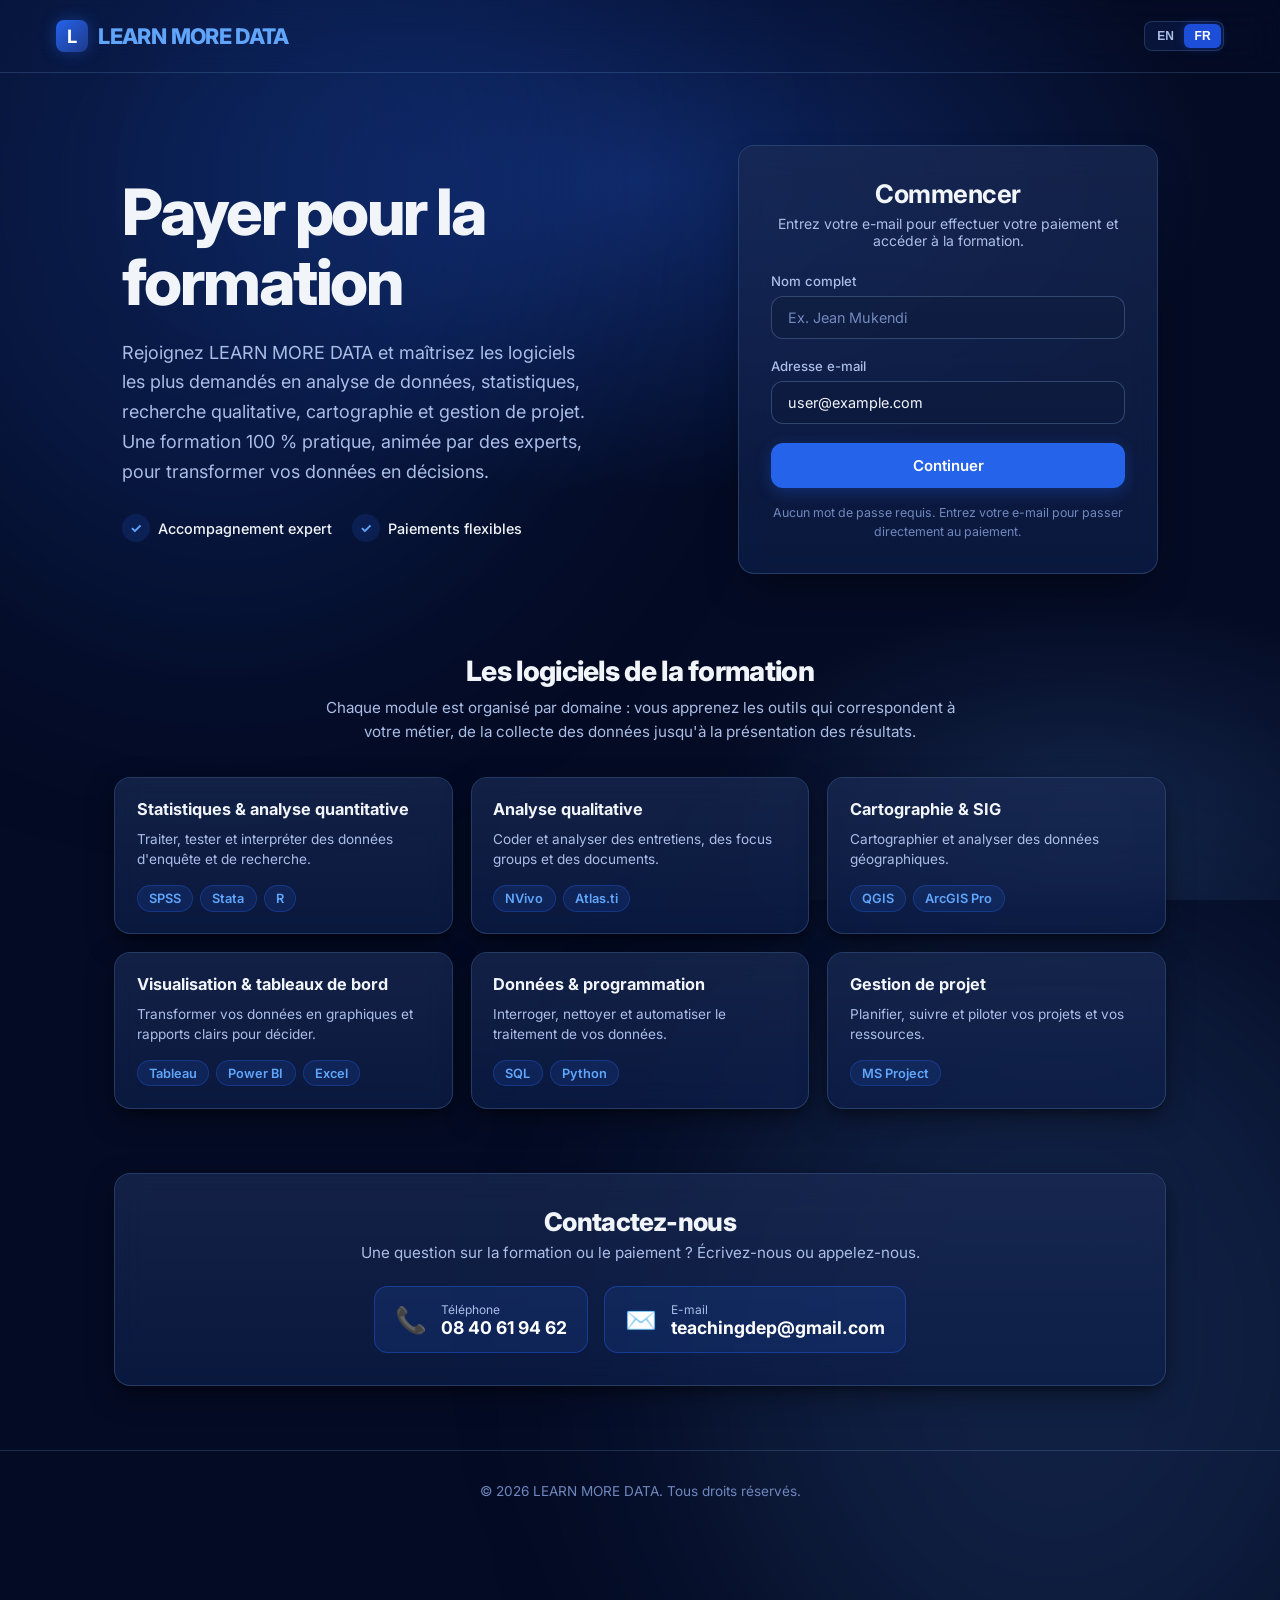
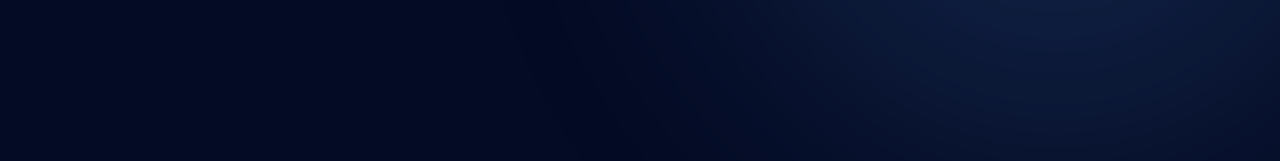
==== index.html @ b6c718ab "Site de paiement LEARN MORE DATA : formation en data, paiement Mobile Money et Chariow Co-Authored-B" ====
<!DOCTYPE html>
<html lang="fr">
<head>
  <meta charset="UTF-8">
  <meta name="viewport" content="width=device-width, initial-scale=1.0">
  <title>LEARN MORE DATA – Formation en Data</title>
  <meta name="description" content="LEARN MORE DATA – centre de formation en data. Paiement simple et rapide par Mobile Money ou carte bancaire.">
  <link rel="stylesheet" href="style.css">
</head>
<body>

  <!-- Background Ambient Glows -->
  <div class="ambient-glow-top"></div>
  <div class="ambient-glow-bottom"></div>

  <div class="app-container">
    <!-- Header -->
    <header class="site-header">
      <div class="brand-logo" id="brandLogo" onclick="window.scrollTo({ top: 0, behavior: 'smooth' })">
        <div class="brand-icon">L</div>
        <div class="brand-title">LEARN MORE DATA</div>
      </div>

      <div class="header-actions">
        <!-- Language Switcher -->
        <div class="lang-switcher" role="group" aria-label="Language">
          <button type="button" class="lang-btn" id="langEnBtn" onclick="app.setLanguage('en')">EN</button>
          <button type="button" class="lang-btn active" id="langFrBtn" onclick="app.setLanguage('fr')">FR</button>
        </div>

      </div>
    </header>

    <!-- LANDING VIEW -->
    <main id="landingView">
      <!-- Hero Section -->
      <section class="hero-section">
        <div class="hero-left">
          <h1 class="hero-title">
            <span data-i18n="landing.headline1">Payer pour la formation</span>
          </h1>
          <p class="hero-subtitle" data-i18n="landing.sub">
            Rejoignez LEARN MORE DATA et maîtrisez les logiciels les plus demandés en analyse de données, statistiques, recherche qualitative, cartographie et gestion de projet. Une formation 100 % pratique, animée par des experts, pour transformer vos données en décisions.
          </p>
          <div class="hero-badges">
            <div class="hero-badge-item">
              <span class="check-circle">✓</span>
              <span data-i18n="landing.expertInstruction">Accompagnement expert</span>
            </div>
            <div class="hero-badge-item">
              <span class="check-circle">✓</span>
              <span data-i18n="landing.flexiblePayments">Paiements flexibles</span>
            </div>
          </div>
        </div>

        <!-- Get Started Card -->
        <div class="hero-right">
          <div class="glass-card get-started-card" id="get-started">
            <div class="glass-highlight"></div>
            <div class="get-started-header">
              <h2 data-i18n="landing.getStarted">Commencer</h2>
              <p data-i18n="landing.enterEmail">Entrez votre e-mail pour effectuer votre paiement et accéder à la formation.</p>
            </div>

            <form id="getStartedForm" onsubmit="app.handleGetStarted(event)">
              <div style="margin-bottom: 1.2rem;">
                <label class="input-label" data-i18n="landing.nameLabel">Nom complet</label>
                <input type="text" id="nameInput" class="input" placeholder="Ex. Jean Mukendi" required autocomplete="name">
              </div>
              <div style="margin-bottom: 1.2rem;">
                <label class="input-label" data-i18n="landing.emailLabel">Adresse e-mail</label>
                <input type="email" id="emailInput" class="input" placeholder="you@example.com" required value="user@example.com">
              </div>
              <button type="submit" class="btn-primary" style="width: 100%;" id="continueBtn">
                <span id="continueBtnText" data-i18n="common.continue">Continuer</span>
              </button>
            </form>

            <p class="hint-text" data-i18n="landing.noPassword">
              Aucun mot de passe requis. Entrez votre e-mail pour passer directement au paiement.
            </p>
          </div>
        </div>
      </section>

      <!-- Software taught -->
      <section class="software-section" id="software">
        <div class="software-header">
          <h2 data-i18n="software.title">Les logiciels de la formation</h2>
          <p data-i18n="software.intro">Chaque module est organisé par domaine : vous apprenez les outils qui correspondent à votre métier, de la collecte des données jusqu'à la présentation des résultats.</p>
        </div>

        <div class="software-grid">
          <div class="glass-card software-card">
            <div class="glass-highlight"></div>
            <h3 data-i18n="software.stats.title">Statistiques & analyse quantitative</h3>
            <p data-i18n="software.stats.desc">Traiter, tester et interpréter des données d'enquête et de recherche.</p>
            <div class="software-tags"><span class="software-tag">SPSS</span><span class="software-tag">Stata</span><span class="software-tag">R</span></div>
          </div>

          <div class="glass-card software-card">
            <div class="glass-highlight"></div>
            <h3 data-i18n="software.quali.title">Analyse qualitative</h3>
            <p data-i18n="software.quali.desc">Coder et analyser des entretiens, des focus groups et des documents.</p>
            <div class="software-tags"><span class="software-tag">NVivo</span><span class="software-tag">Atlas.ti</span></div>
          </div>

          <div class="glass-card software-card">
            <div class="glass-highlight"></div>
            <h3 data-i18n="software.gis.title">Cartographie & SIG</h3>
            <p data-i18n="software.gis.desc">Cartographier et analyser des données géographiques.</p>
            <div class="software-tags"><span class="software-tag">QGIS</span><span class="software-tag">ArcGIS Pro</span></div>
          </div>

          <div class="glass-card software-card">
            <div class="glass-highlight"></div>
            <h3 data-i18n="software.bi.title">Visualisation & tableaux de bord</h3>
            <p data-i18n="software.bi.desc">Transformer vos données en graphiques et rapports clairs pour décider.</p>
            <div class="software-tags"><span class="software-tag">Tableau</span><span class="software-tag">Power BI</span><span class="software-tag">Excel</span></div>
          </div>

          <div class="glass-card software-card">
            <div class="glass-highlight"></div>
            <h3 data-i18n="software.code.title">Données & programmation</h3>
            <p data-i18n="software.code.desc">Interroger, nettoyer et automatiser le traitement de vos données.</p>
            <div class="software-tags"><span class="software-tag">SQL</span><span class="software-tag">Python</span></div>
          </div>

          <div class="glass-card software-card">
            <div class="glass-highlight"></div>
            <h3 data-i18n="software.pm.title">Gestion de projet</h3>
            <p data-i18n="software.pm.desc">Planifier, suivre et piloter vos projets et vos ressources.</p>
            <div class="software-tags"><span class="software-tag">MS Project</span></div>
          </div>
        </div>
      </section>

      <!-- Contact -->
      <section class="contact-section" id="contact">
        <div class="glass-card contact-card">
          <div class="glass-highlight"></div>
          <h2 data-i18n="contact.title">Contactez-nous</h2>
          <p class="contact-intro" data-i18n="contact.intro">Une question sur la formation ou le paiement ? Écrivez-nous ou appelez-nous.</p>
          <div class="contact-links">
            <a class="contact-link" href="tel:0840619462">
              <span class="contact-icon">📞</span>
              <span>
                <span class="contact-label" data-i18n="contact.phone">Téléphone</span>
                <span class="contact-value">08 40 61 94 62</span>
              </span>
            </a>
            <a class="contact-link" href="mailto:teachingdep@gmail.com">
              <span class="contact-icon">✉️</span>
              <span>
                <span class="contact-label" data-i18n="contact.email">E-mail</span>
                <span class="contact-value">teachingdep@gmail.com</span>
              </span>
            </a>
          </div>
        </div>
      </section>
    </main>

    <!-- CHECKOUT / MOBILE MONEY PAYMENT MODAL -->
    <div class="checkout-overlay" id="checkoutModal">
      <div class="checkout-modal">
        <div class="checkout-header">
          <h3 id="checkoutModalTitle" data-i18n="checkout.title">Effectuer un paiement</h3>
          <button class="checkout-close-btn" onclick="app.closeCheckout()">&times;</button>
        </div>

        <div class="checkout-body">
          <!-- Step Progress -->
          <div class="step-bar">
            <div class="step-item">
              <div class="step-circle active" id="stepIndicator1">1</div>
              <div class="step-label" data-i18n="checkout.step1">Mode & Pays</div>
            </div>
            <div class="step-item">
              <div class="step-circle" id="stepIndicator2">2</div>
              <div class="step-label" data-i18n="checkout.step2">Paiement & Preuve</div>
            </div>
            <div class="step-item">
              <div class="step-circle" id="stepIndicator3">3</div>
              <div class="step-label" data-i18n="checkout.step3">Confirmation</div>
            </div>
          </div>

          <!-- STEP 1: Comment souhaitez-vous payer ? -->
          <div id="checkoutStep1">
            <div style="margin-bottom: 1.25rem;">
              <h4 style="font-size: 1.05rem; font-weight: 700; margin-bottom: 0.75rem;" data-i18n="checkout.howPay">Comment souhaitez-vous payer ?</h4>

              <!-- 2 Options: RDC vs Autres pays et cartes -->
              <div class="payment-rail-container">
                <div class="payment-rail-card selected" id="railCardRdc" onclick="app.selectPaymentRail('RDC')">
                  <div class="rail-card-header">
                    <span class="rail-card-title">🇨🇩 RDC</span>
                    <span class="rail-card-badge">Mobile Money</span>
                  </div>
                  <p class="rail-card-desc" data-i18n="checkout.rdcDesc">Orange Money, Airtel Money, Vodacom M-Pesa</p>
                </div>

                <div class="payment-rail-card" id="railCardGlobal" onclick="app.selectPaymentRail('GLOBAL')">
                  <div class="rail-card-header">
                    <span class="rail-card-title">🌍 Autres pays et cartes</span>
                    <span class="rail-card-badge">Chariow / Cartes</span>
                  </div>
                  <p class="rail-card-desc" data-i18n="checkout.globalDesc">Paiement international sécurisé via Chariow</p>
                </div>
              </div>

              <!-- World Countries Dropdown (visible when 'GLOBAL' is selected) -->
              <div id="worldCountriesContainer" class="country-dropdown-container" style="display: none;">
                <label class="input-label" data-i18n="checkout.selectCountry">Sélectionnez votre pays :</label>
                <select id="worldCountrySelect" class="select" onchange="app.handleWorldCountrySelect(this.value)">
                  <!-- Dynamically populated with all countries of the world -->
                </select>
              </div>
            </div>

            <!-- Order Summary (USD only) -->
            <div class="order-summary-box">
              <div class="summary-row total">
                <span id="summaryProductName">Formation Data</span>
                <div style="text-align: right;">
                  <div id="summaryTotalUsd">$30.00</div>
                </div>
              </div>
            </div>

            <button class="btn-primary" style="width: 100%; margin-top: 1.25rem;" onclick="app.proceedToStep2()">
              <span data-i18n="checkout.continuePayment">Continuer vers le paiement</span>
            </button>
          </div>

          <!-- STEP 2: Moyens de paiement & Preuve de paiement -->
          <div id="checkoutStep2" style="display: none;">

            <!-- BRANCH A: RDC Mobile Money -->
            <div id="branchRdcPayment">
              <h4 style="font-size: 1rem; font-weight: 700; margin-bottom: 0.65rem;" data-i18n="checkout.selectOperator">Choisissez votre opérateur Mobile Money :</h4>

              <!-- 3 Operators: Orange Money, Airtel Money, M-Pesa -->
              <div class="selection-grid" id="rdcOperatorsGrid" style="margin-bottom: 1.2rem;">
                <div class="selection-card selected" id="opOrangeMoney" onclick="app.selectRdcOperator('orangeMoney')">
                  <div style="font-size: 1.5rem;">🟠</div>
                  <div style="font-size: 0.825rem; font-weight: 600; color: var(--text);">Orange Money</div>
                </div>
                <div class="selection-card" id="opAirtelMoney" onclick="app.selectRdcOperator('airtelMoney')">
                  <div style="font-size: 1.5rem;">🔴</div>
                  <div style="font-size: 0.825rem; font-weight: 600; color: var(--text);">Airtel Money</div>
                </div>
                <div class="selection-card" id="opMpesa" onclick="app.selectRdcOperator('mPesa')">
                  <div style="font-size: 1.5rem;">🔴</div>
                  <div style="font-size: 0.825rem; font-weight: 600; color: var(--text);">Vodacom M-Pesa</div>
                </div>
              </div>

              <!-- Direct Transfer Instructions Box -->
              <div class="direct-transfer-box">
                <div class="transfer-field">
                  <span class="transfer-label" data-i18n="direct.accountNumber">Numéro de dépôt / agent :</span>
                  <span class="transfer-value">
                    <span id="recipientNumber" class="payment-number">09 89 34 20 97</span>
                    <span id="recipientNameDisplay" class="payment-name">(Elisha)</span>
                    <button class="copy-btn" onclick="app.copyToClipboard(document.getElementById('recipientNumber').textContent)">Copier</button>
                  </span>
                </div>
              </div>

              <p class="text-faint" style="font-size: 0.78rem; margin: 0.65rem 0 1rem; line-height: 1.45;" data-i18n="direct.instructionsFallback">
                Effectuez le transfert vers le numéro ci-dessus avec votre téléphone, puis déposez votre capture d'écran ci-dessous comme preuve.
              </p>
            </div>

            <!-- BRANCH B: Chariow (Autres pays et cartes) -->
            <div id="branchGlobalPayment" style="display: none;">
              <div style="background: var(--surface-muted); border: 1px solid var(--border); border-radius: 0.85rem; padding: 1.15rem; margin-bottom: 1.25rem;">
                <div style="display: flex; justify-content: space-between; align-items: center; margin-bottom: 0.5rem;">
                  <span style="font-size: 0.85rem; color: var(--text-muted);">Pays sélectionné :</span>
                  <strong id="globalCountryDisplay" style="color: var(--text);">France</strong>
                </div>
                <div style="display: flex; justify-content: space-between; align-items: center; margin-bottom: 0.5rem;">
                  <span style="font-size: 0.85rem; color: var(--text-muted);">Montant de la formation :</span>
                  <strong class="text-emerald-400 font-mono" id="globalAmountDisplay" style="font-size: 1.1rem;">$30.00 USD</strong>
                </div>

                <!-- Chariow Link Button -->
                <a href="https://nbceuxnh.mychariow.shop/prd_9t3aiy2q/checkout" target="_blank" rel="noopener noreferrer" class="chariow-pay-btn" id="chariowLinkBtn">
                  <span>Payer via Chariow (Cartes & Moyens locaux)</span>
                  <svg width="18" height="18" viewBox="0 0 24 24" fill="none" stroke="currentColor" stroke-width="2.2">
                    <path d="M18 13v6a2 2 0 0 1-2 2H5a2 2 0 0 1-2-2V8a2 2 0 0 1 2-2h6M15 3h6v6M10 14L21 3"/>
                  </svg>
                </a>
                <p class="text-faint" style="font-size: 0.75rem; text-align: center; margin-top: 0.35rem;" data-i18n="chw.linkHint">
                  Le paiement s'ouvre dans un nouvel onglet sécurisé. Une fois validé, déposez la capture de confirmation ci-dessous.
                </p>
              </div>
            </div>

            <!-- PROOF OF PAYMENT: Screenshot Upload (Capture d'écran comme preuve) -->
            <div style="margin-top: 1rem;">
              <label class="input-label" style="font-weight: 600; color: var(--text);" data-i18n="direct.proofLabel">
                Capture d'écran comme preuve de paiement (obligatoire) :
              </label>

              <div class="upload-dropzone" id="proofDropzone" onclick="document.getElementById('proofFileInput').click()">
                <svg width="34" height="34" viewBox="0 0 24 24" fill="none" stroke="currentColor" stroke-width="1.6" style="margin: 0 auto 0.4rem; color: var(--brand-400);">
                  <rect x="3" y="3" width="18" height="18" rx="2" ry="2"/>
                  <circle cx="8.5" cy="8.5" r="1.5"/>
                  <polyline points="21 15 16 10 5 21"/>
                </svg>
                <p style="font-size: 0.875rem; font-weight: 600;" id="uploadDropText" data-i18n="chw.uploadScreenshot">
                  Cliquez ou glissez votre capture d'écran ici
                </p>
                <p class="text-faint" style="font-size: 0.75rem; margin-top: 0.25rem;">
                  JPG, PNG, WebP ou HEIC (Reçu de transfert ou confirmation Chariow)
                </p>
                <input type="file" id="proofFileInput" accept="image/*" style="display: none;" onchange="app.handleFileSelect(event)">
              </div>

              <!-- Preview container when file is selected -->
              <div id="proofPreviewContainer" class="proof-preview-wrapper" style="display: none;">
                <img id="proofPreviewImg" class="proof-preview-img" src="" alt="Capture">
                <div class="proof-preview-info">
                  <div class="proof-preview-name" id="proofPreviewName">capture.png</div>
                  <div class="proof-preview-size" id="proofPreviewSize">120 KB</div>
                </div>
                <button type="button" class="proof-remove-btn" onclick="app.removeSelectedFile(event)">&times; Supprimer</button>
              </div>
            </div>

            <!-- Action Buttons -->
            <div style="display: flex; gap: 0.75rem; margin-top: 1.35rem;">
              <button class="btn-secondary" style="flex: 1;" onclick="app.backToStep1()">
                <span data-i18n="direct.cancelGoBack">Retour</span>
              </button>
              <button class="btn-primary" style="flex: 2;" id="submitProofBtn" onclick="app.submitPaymentProof()">
                <span data-i18n="direct.madeTransfer">Soumettre ma preuve de paiement</span>
              </button>
            </div>
          </div>

          <!-- STEP 3: Verification & Confirmation Polling Simulation -->
          <div id="checkoutStep3" style="display: none;">
            <div class="polling-state-card" id="pollingInProgress">
              <div class="spinner"></div>
              <h3 style="font-size: 1.3rem; font-weight: 700;" data-i18n="cb.confirming">Confirmation de votre paiement…</h3>
              <p class="text-muted" style="font-size: 0.875rem; max-width: 420px;" data-i18n="cb.verifying">
                Nous vérifions votre preuve de paiement. Votre accès à la formation sera activé.
              </p>
            </div>

            <div class="polling-state-card" id="pollingSuccess" style="display: none;">
              <div style="width: 56px; height: 56px; border-radius: 50%; background: rgba(52, 211, 153, 0.15); color: #34d399; display: flex; align-items: center; justify-content: center; font-size: 2rem;">
                ✓
              </div>
              <h3 style="font-size: 1.4rem; font-weight: 800; color: #34d399;" data-i18n="poll.confirmed">Capture reçue ! 🎉</h3>
              <p class="text-muted" style="font-size: 0.95rem; max-width: 420px; line-height: 1.6;" data-i18n="cb.cameThrough">
                Nous procédons à la vérification de cette capture et vous recevrez un mail contenant les informations de la formation et le lien pour rejoindre le groupe.
              </p>
            </div>
          </div>
        </div>
      </div>
    </div>

    <!-- Toast Notification Container -->
    <div class="toast-container" id="toastContainer"></div>

    <!-- Footer -->
    <footer class="site-footer">
      <p>
        <span data-i18n="landing.footer">© 2026 LEARN MORE DATA. Tous droits réservés.</span>
      </p>
    </footer>
  </div>

  <script src="app.js"></script>
</body>
</html>
---- style.css ----
/* ==========================================================================
   LEARN MORE DATA - Formation en Data
   Design System & Core Styles
   ========================================================================== */

@import url('https://fonts.googleapis.com/css2?family=Inter:wght@300;400;500;600;700;800&family=JetBrains+Mono:wght@400;500;600&display=swap');

:root {
  --font-sans: 'Inter', -apple-system, BlinkMacSystemFont, 'Segoe UI', Roboto, sans-serif;
  --font-mono: 'JetBrains Mono', monospace;

  /* Theme: Dark (Default) */
  --accent: #2563eb;
  --accent-hover: #1d4ed8;
  --accent-light: #60a5fa;
  --brand-300: #93c5fd;
  --brand-400: #60a5fa;
  --brand-500: #2563eb;
  --brand-600: #1d4ed8;
  --brand-900: #1e3a8a;
  --brand-950: #172554;
  --brand-text: #60a5fa;

  --success: #059669;
  --success-light: #34d399;
  --warning: #d97706;
  --warning-light: #fbbf24;
  --danger: #dc2626;
  --danger-light: #f87171;

  --bg: #040b24;
  --cursor-x: 50%;
  --cursor-y: 20%;
  --bg-image: radial-gradient(ellipse 65% 50% at var(--cursor-x) var(--cursor-y), rgba(37, 99, 235, 0.32), transparent 70%),
              radial-gradient(ellipse 50% 40% at 85% 90%, rgba(96, 165, 250, 0.16), transparent 60%);

  --surface: rgba(13, 30, 75, 0.7);
  --surface-solid: #0b1a45;
  --surface-muted: rgba(13, 30, 75, 0.55);
  --surface-elevated: rgba(25, 50, 110, 0.7);

  --text: #f1f5f9;
  --text-muted: #a9bde6;
  --text-faint: #6f87bd;
  --border: rgba(147, 197, 253, 0.18);
  --border-focus: rgba(37, 99, 235, 0.6);

  --input-bg: rgba(10, 24, 62, 0.85);
  --input-border: rgba(147, 197, 253, 0.25);

  --btn-secondary-bg: rgba(37, 70, 150, 0.5);
  --btn-secondary-bg-hover: rgba(50, 90, 180, 0.65);
  --btn-secondary-text: #e2e8f0;

  --glass-bg: rgba(13, 30, 75, 0.7);
  --glass-border: rgba(147, 197, 253, 0.2);
  --card-shadow: 0 10px 30px -5px rgba(0, 0, 0, 0.5), 0 4px 10px -3px rgba(0, 0, 0, 0.4);
  --glow: 0 0 25px rgba(37, 99, 235, 0.22);
}

/* ==========================================================================
   Base Elements
   ========================================================================== */

* {
  margin: 0;
  padding: 0;
  box-sizing: border-box;
}

html {
  font-family: var(--font-sans);
  color: var(--text);
  background-color: var(--bg);
  min-height: 100%;
  -webkit-font-smoothing: antialiased;
  -moz-osx-font-smoothing: grayscale;
  scroll-behavior: smooth;
}

body {
  min-height: 100vh;
  display: flex;
  flex-direction: column;
  background-color: var(--bg);
  background-image: var(--bg-image);
  background-attachment: fixed;
  transition: background-color 0.25s ease, color 0.25s ease;
  overflow-x: hidden;
  position: relative;
}

/* Cursor glow layer */
.ambient-glow-top {
  position: absolute;
  top: -15%;
  left: -10%;
  width: 55%;
  height: 55%;
  border-radius: 50%;
  background: rgba(37, 99, 235, 0.18);
  filter: blur(130px);
  pointer-events: none;
  z-index: 0;
}

.ambient-glow-bottom {
  position: absolute;
  bottom: -15%;
  right: -10%;
  width: 55%;
  height: 55%;
  border-radius: 50%;
  background: rgba(96, 165, 250, 0.14);
  filter: blur(130px);
  pointer-events: none;
  z-index: 0;
}

/* App container */
.app-container {
  position: relative;
  z-index: 1;
  min-height: 100vh;
  display: flex;
  flex-direction: column;
}

/* ==========================================================================
   Header & Navigation
   ========================================================================== */

.site-header {
  position: sticky;
  top: 0;
  z-index: 50;
  display: flex;
  align-items: center;
  justify-content: space-between;
  padding: 1.1rem 2rem;
  backdrop-filter: blur(16px);
  -webkit-backdrop-filter: blur(16px);
  background: rgba(var(--bg), 0.7);
  border-bottom: 1px solid var(--border);
  transition: all 0.2s ease;
}

@media (min-width: 768px) {
  .site-header {
    padding: 1.25rem 3.5rem;
  }
}

.brand-logo {
  display: flex;
  align-items: center;
  gap: 0.65rem;
  text-decoration: none;
  cursor: pointer;
}

.brand-icon {
  width: 32px;
  height: 32px;
  border-radius: 8px;
  background: linear-gradient(135deg, #2563eb 0%, #1e3a8a 100%);
  display: flex;
  align-items: center;
  justify-content: center;
  color: #fff;
  font-weight: 700;
  font-size: 1.15rem;
  box-shadow: 0 0 15px rgba(37, 99, 235, 0.4);
}

.brand-title {
  font-size: 1.35rem;
  font-weight: 800;
  letter-spacing: -0.03em;
  color: var(--brand-text);
}

.header-actions {
  display: flex;
  align-items: center;
  gap: 0.75rem;
}

/* Language Switcher */
.lang-switcher {
  display: inline-flex;
  border-radius: 0.5rem;
  border: 1px solid var(--border);
  padding: 2px;
  background: var(--surface-muted);
}

.lang-btn {
  background: transparent;
  border: none;
  outline: none;
  cursor: pointer;
  padding: 0.3rem 0.65rem;
  font-size: 0.75rem;
  font-weight: 600;
  border-radius: 0.375rem;
  color: var(--text-muted);
  transition: all 0.15s ease;
}

.lang-btn:hover {
  color: var(--text);
}

.lang-btn.active {
  background: var(--brand-600);
  color: #ffffff;
  box-shadow: 0 0 10px rgba(29, 78, 216, 0.35);
}

/* ==========================================================================
   Glass Cards & UI Containers
   ========================================================================== */

.glass-card {
  background: var(--glass-bg);
  backdrop-filter: blur(16px);
  -webkit-backdrop-filter: blur(16px);
  border: 1px solid var(--glass-border);
  box-shadow: var(--card-shadow);
  border-radius: 1rem;
  position: relative;
  overflow: hidden;
  transition: transform 0.25s ease, border-color 0.25s ease, box-shadow 0.25s ease;
}

.glass-card-hover:hover {
  transform: translateY(-3px);
  border-color: rgba(37, 99, 235, 0.4);
  box-shadow: var(--glow), var(--card-shadow);
}

.glass-highlight {
  position: absolute;
  inset: 0;
  background: linear-gradient(to bottom, rgba(255, 255, 255, 0.04), transparent);
  pointer-events: none;
  border-radius: inherit;
}

/* ==========================================================================
   Typography & Utilities
   ========================================================================== */

.text-brand-300 { color: var(--brand-300); }
.text-brand-400 { color: var(--brand-400); }
.text-brand-500 { color: var(--brand-500); }
.text-emerald-400 { color: #34d399; }
.text-rose-400 { color: #f87171; }
.text-amber-400 { color: #fbbf24; }
.text-muted { color: var(--text-muted); }
.text-faint { color: var(--text-faint); }

.badge {
  display: inline-flex;
  align-items: center;
  gap: 0.35rem;
  padding: 0.2rem 0.6rem;
  font-size: 0.72rem;
  font-weight: 600;
  border-radius: 9999px;
  text-transform: capitalize;
}

.badge-active {
  background: rgba(52, 211, 153, 0.12);
  color: #34d399;
  border: 1px solid rgba(52, 211, 153, 0.25);
}

.badge-pending {
  background: rgba(251, 191, 36, 0.12);
  color: #fbbf24;
  border: 1px solid rgba(251, 191, 36, 0.25);
}

.badge-brand {
  background: rgba(37, 99, 235, 0.15);
  color: var(--brand-300);
  border: 1px solid rgba(37, 99, 235, 0.3);
}

/* ==========================================================================
   Buttons & Inputs
   ========================================================================== */

.btn-primary {
  background: var(--accent);
  color: #ffffff;
  border: none;
  border-radius: 0.75rem;
  padding: 0.8rem 1.6rem;
  font-size: 0.9375rem;
  font-weight: 600;
  font-family: inherit;
  cursor: pointer;
  transition: all 0.2s ease;
  position: relative;
  overflow: hidden;
  display: inline-flex;
  align-items: center;
  justify-content: center;
  gap: 0.5rem;
  text-decoration: none;
  box-shadow: 0 4px 15px rgba(37, 99, 235, 0.3);
}

.btn-primary::after {
  content: "";
  position: absolute;
  inset: 0;
  background: linear-gradient(135deg, rgba(255, 255, 255, 0.18), transparent);
  opacity: 0;
  transition: opacity 0.2s ease;
}

.btn-primary:hover {
  transform: translateY(-2px);
  box-shadow: 0 8px 25px rgba(37, 99, 235, 0.45);
  background: var(--accent-hover);
}

.btn-primary:hover::after {
  opacity: 1;
}

.btn-primary:active {
  transform: translateY(0);
}

.btn-primary:disabled {
  opacity: 0.65;
  cursor: not-allowed;
  transform: none;
}

.btn-secondary {
  background: var(--btn-secondary-bg);
  color: var(--btn-secondary-text);
  border: 1px solid var(--border);
  border-radius: 0.75rem;
  padding: 0.75rem 1.5rem;
  font-size: 0.875rem;
  font-weight: 500;
  font-family: inherit;
  cursor: pointer;
  transition: all 0.2s ease;
  display: inline-flex;
  align-items: center;
  justify-content: center;
  gap: 0.5rem;
  text-decoration: none;
}

.btn-secondary:hover {
  background: var(--btn-secondary-bg-hover);
  border-color: rgba(148, 163, 184, 0.3);
}

.btn-outline {
  background: transparent;
  color: var(--text);
  border: 1px solid var(--border);
  border-radius: 0.75rem;
  padding: 0.6rem 1.2rem;
  font-size: 0.85rem;
  font-weight: 600;
  cursor: pointer;
  transition: all 0.2s ease;
}

.btn-outline:hover {
  border-color: var(--brand-500);
  background: rgba(37, 99, 235, 0.08);
}

.input-label {
  display: block;
  font-size: 0.825rem;
  font-weight: 500;
  color: var(--text-muted);
  margin-bottom: 0.45rem;
}

.input,
.select {
  width: 100%;
  background: var(--input-bg);
  border: 1px solid var(--input-border);
  color: var(--text);
  border-radius: 0.75rem;
  outline: none;
  padding: 0.75rem 1rem;
  font-size: 0.9rem;
  font-family: inherit;
  transition: all 0.2s ease;
}

.input:focus,
.select:focus {
  border-color: var(--border-focus);
  box-shadow: 0 0 0 3px rgba(37, 99, 235, 0.2);
}

.input::placeholder {
  color: var(--text-faint);
}

/* ==========================================================================
   Hero Section
   ========================================================================== */

.hero-section {
  width: 100%;
  max-width: 1100px;
  margin: 0 auto;
  padding: 3rem 1.5rem 2rem;
  display: grid;
  grid-template-columns: 1fr;
  gap: 3rem;
  align-items: center;
}

@media (min-width: 860px) {
  .hero-section {
    grid-template-columns: 1.15fr 0.85fr;
    padding: 4.5rem 2rem 3rem;
  }
}

.hero-left {
  text-align: center;
}

@media (min-width: 860px) {
  .hero-left {
    text-align: left;
  }
}

.hero-title {
  font-size: 2.6rem;
  line-height: 1.1;
  font-weight: 800;
  letter-spacing: -0.035em;
  margin-bottom: 1.25rem;
  color: var(--text);
}

@media (min-width: 640px) {
  .hero-title {
    font-size: 3.5rem;
  }
}

@media (min-width: 1024px) {
  .hero-title {
    font-size: 4rem;
  }
}

.hero-subtitle {
  font-size: 1.125rem;
  line-height: 1.65;
  color: var(--text-muted);
  max-width: 480px;
  margin: 0 auto 1.75rem;
}

@media (min-width: 860px) {
  .hero-subtitle {
    margin: 0 0 1.75rem 0;
  }
}

.hero-badges {
  display: flex;
  flex-wrap: wrap;
  gap: 1.25rem;
  justify-content: center;
}

@media (min-width: 860px) {
  .hero-badges {
    justify-content: flex-start;
  }
}

.hero-badge-item {
  display: inline-flex;
  align-items: center;
  gap: 0.5rem;
  font-size: 0.9rem;
  font-weight: 500;
  color: var(--text);
}

.check-circle {
  width: 28px;
  height: 28px;
  border-radius: 50%;
  background: rgba(37, 99, 235, 0.15);
  color: var(--brand-400);
  display: flex;
  align-items: center;
  justify-content: center;
  font-weight: 700;
  font-size: 0.85rem;
}

/* Get started Card */
.get-started-card {
  padding: 2rem;
  box-shadow: 0 20px 40px -15px rgba(0, 0, 0, 0.5);
}

.get-started-header {
  text-align: center;
  margin-bottom: 1.5rem;
}

.get-started-header h2 {
  font-size: 1.6rem;
  font-weight: 700;
  letter-spacing: -0.02em;
  margin-bottom: 0.35rem;
}

.get-started-header p {
  font-size: 0.875rem;
  color: var(--text-muted);
}

.hint-text {
  font-size: 0.775rem;
  line-height: 1.5;
  color: var(--text-faint);
  text-align: center;
  margin-top: 1rem;
}

/* ==========================================================================
   Checkout & African Mobile Money Simulator
   ========================================================================== */

.checkout-overlay {
  position: fixed;
  inset: 0;
  z-index: 100;
  background: rgba(2, 6, 23, 0.75);
  backdrop-filter: blur(12px);
  -webkit-backdrop-filter: blur(12px);
  display: flex;
  align-items: center;
  justify-content: center;
  padding: 1.5rem;
  overflow-y: auto;
  opacity: 0;
  visibility: hidden;
  transition: all 0.25s ease;
}

.checkout-overlay.active {
  opacity: 1;
  visibility: visible;
}

.checkout-modal {
  width: 100%;
  max-width: 640px;
  background: var(--surface-solid);
  border: 1px solid var(--border);
  border-radius: 1.25rem;
  box-shadow: 0 25px 60px -15px rgba(0, 0, 0, 0.65);
  overflow: hidden;
  position: relative;
  max-height: 90vh;
  display: flex;
  flex-direction: column;
}

.checkout-header {
  padding: 1.25rem 1.5rem;
  border-bottom: 1px solid var(--border);
  display: flex;
  align-items: center;
  justify-content: space-between;
  background: var(--surface-muted);
}

.checkout-header h3 {
  font-size: 1.2rem;
  font-weight: 700;
  letter-spacing: -0.01em;
}

.checkout-close-btn {
  background: transparent;
  border: none;
  color: var(--text-muted);
  font-size: 1.5rem;
  cursor: pointer;
  line-height: 1;
  padding: 0.25rem;
  border-radius: 0.375rem;
  transition: color 0.15s ease;
}

.checkout-close-btn:hover {
  color: var(--text);
}

.checkout-body {
  padding: 1.5rem;
  overflow-y: auto;
  display: flex;
  flex-direction: column;
  gap: 1.35rem;
}

/* Step Bar */
.step-bar {
  display: flex;
  align-items: center;
  justify-content: space-between;
  position: relative;
  margin-bottom: 0.5rem;
}

.step-bar::before {
  content: "";
  position: absolute;
  top: 50%;
  left: 10%;
  right: 10%;
  height: 2px;
  background: var(--border);
  z-index: 1;
  transform: translateY(-50%);
}

.step-item {
  position: relative;
  z-index: 2;
  display: flex;
  flex-direction: column;
  align-items: center;
  gap: 0.35rem;
}

.step-circle {
  width: 2rem;
  height: 2rem;
  border-radius: 50%;
  display: flex;
  align-items: center;
  justify-content: center;
  font-size: 0.75rem;
  font-weight: 700;
  transition: all 0.3s;
  background: var(--surface-muted);
  border: 1px solid var(--border);
  color: var(--text-muted);
}

.step-circle.active {
  background: var(--accent);
  color: #fff;
  border-color: var(--accent);
  box-shadow: 0 0 12px rgba(37, 99, 235, 0.5);
}

.step-circle.completed {
  background: rgba(16, 185, 129, 0.2);
  border-color: rgba(16, 185, 129, 0.4);
  color: #34d399;
}

.step-label {
  font-size: 0.7rem;
  font-weight: 600;
  color: var(--text-muted);
}

/* Payment Rail Choice Cards (RDC vs Autres pays) */
.payment-rail-container {
  display: grid;
  grid-template-columns: 1fr;
  gap: 0.85rem;
  margin-top: 0.5rem;
}

@media (min-width: 520px) {
  .payment-rail-container {
    grid-template-columns: 1fr 1fr;
  }
}

.payment-rail-card {
  background: var(--surface);
  border: 1.5px solid var(--border);
  border-radius: 0.85rem;
  padding: 1rem 1.15rem;
  cursor: pointer;
  transition: all 0.2s ease;
  display: flex;
  flex-direction: column;
  gap: 0.35rem;
  position: relative;
}

.payment-rail-card:hover {
  border-color: rgba(37, 99, 235, 0.5);
  background: rgba(37, 99, 235, 0.05);
  transform: translateY(-1px);
}

.payment-rail-card.selected {
  border-color: var(--brand-500) !important;
  background: rgba(37, 99, 235, 0.12) !important;
  box-shadow: 0 0 16px rgba(37, 99, 235, 0.25);
}

.rail-card-header {
  display: flex;
  align-items: center;
  justify-content: space-between;
}

.rail-card-title {
  font-weight: 700;
  font-size: 0.95rem;
  color: var(--text);
  display: flex;
  align-items: center;
  gap: 0.45rem;
}

.rail-card-badge {
  font-size: 0.68rem;
  font-weight: 600;
  padding: 0.15rem 0.45rem;
  border-radius: 9999px;
  background: rgba(37, 99, 235, 0.2);
  color: var(--brand-300);
}

.rail-card-desc {
  font-size: 0.78rem;
  color: var(--text-muted);
  line-height: 1.4;
}

/* Country Selector Wrapper */
.country-dropdown-container {
  margin-top: 1rem;
  padding: 1rem;
  background: var(--surface-muted);
  border: 1px solid var(--border);
  border-radius: 0.75rem;
  animation: fadeIn 0.25s ease-out;
}

/* Chariow CTA Button */
.chariow-pay-btn {
  display: flex;
  align-items: center;
  justify-content: center;
  gap: 0.65rem;
  width: 100%;
  padding: 0.95rem 1.5rem;
  border-radius: 0.75rem;
  background: linear-gradient(135deg, #6366f1 0%, #4338ca 100%);
  color: #ffffff;
  font-weight: 700;
  font-size: 1rem;
  text-decoration: none;
  box-shadow: 0 8px 25px rgba(99, 102, 241, 0.35);
  transition: all 0.2s ease;
  margin: 0.75rem 0;
}

.chariow-pay-btn:hover {
  transform: translateY(-2px);
  box-shadow: 0 12px 30px rgba(99, 102, 241, 0.5);
  background: linear-gradient(135deg, #4f46e5 0%, #3730a3 100%);
}

/* Screenshot Proof Preview */
.proof-preview-wrapper {
  margin-top: 0.75rem;
  border: 1px solid var(--border);
  border-radius: 0.75rem;
  padding: 0.75rem;
  background: var(--surface-muted);
  display: flex;
  align-items: center;
  gap: 0.85rem;
}

.proof-preview-img {
  width: 60px;
  height: 60px;
  object-fit: cover;
  border-radius: 0.5rem;
  border: 1px solid var(--border);
}

.proof-preview-info {
  flex: 1;
  font-size: 0.8rem;
  line-height: 1.4;
}

.proof-preview-name {
  font-weight: 600;
  color: var(--text);
  word-break: break-all;
}

.proof-preview-size {
  color: var(--text-muted);
  font-size: 0.72rem;
}

.proof-remove-btn {
  background: transparent;
  border: none;
  color: var(--danger-light);
  cursor: pointer;
  font-size: 0.8rem;
  font-weight: 600;
  padding: 0.25rem 0.5rem;
}

/* Selection Cards (Payment Rail, Operator) */
.selection-grid {
  display: grid;
  grid-template-columns: repeat(auto-fit, minmax(130px, 1fr));
  gap: 0.75rem;
}

.selection-card {
  background: var(--surface);
  border: 1px solid var(--border);
  border-radius: 0.75rem;
  padding: 0.85rem;
  cursor: pointer;
  text-align: center;
  transition: all 0.2s ease;
  display: flex;
  flex-direction: column;
  align-items: center;
  gap: 0.45rem;
}

.selection-card:hover {
  border-color: rgba(37, 99, 235, 0.4);
  background: rgba(37, 99, 235, 0.05);
}

.selection-card.selected {
  border-color: var(--brand-500) !important;
  background: rgba(37, 99, 235, 0.12) !important;
  box-shadow: 0 0 14px rgba(37, 99, 235, 0.25);
}

.operator-logo {
  height: 28px;
  object-fit: contain;
}

/* Summary Box */
.order-summary-box {
  background: var(--surface-muted);
  border: 1px solid var(--border);
  border-radius: 0.75rem;
  padding: 1rem 1.25rem;
  display: flex;
  flex-direction: column;
  gap: 0.65rem;
}

.summary-row {
  display: flex;
  justify-content: space-between;
  align-items: center;
  font-size: 0.85rem;
  color: var(--text-muted);
}

.summary-row.total {
  font-size: 1.05rem;
  font-weight: 700;
  color: var(--text);
  border-top: 1px solid var(--border);
  padding-top: 0.65rem;
  margin-top: 0.25rem;
}

/* Direct Transfer Details box */
.direct-transfer-box {
  background: #172554;
  border: 1px solid rgba(37, 99, 235, 0.35);
  border-radius: 0.75rem;
  padding: 1.15rem;
  display: flex;
  flex-direction: column;
  gap: 0.75rem;
}

.transfer-field {
  display: flex;
  justify-content: space-between;
  align-items: center;
}

.transfer-label {
  font-size: 0.8rem;
  color: #93c5fd;
}

.transfer-value {
  font-family: var(--font-mono);
  font-weight: 600;
  font-size: 0.95rem;
  color: #f1f5f9;
  display: inline-flex;
  align-items: center;
  gap: 0.5rem;
}

.copy-btn {
  background: transparent;
  border: 1px solid rgba(147, 197, 253, 0.3);
  color: #93c5fd;
  padding: 0.15rem 0.4rem;
  border-radius: 0.25rem;
  font-size: 0.7rem;
  cursor: pointer;
  transition: all 0.15s ease;
}

.copy-btn:hover {
  background: rgba(147, 197, 253, 0.2);
  color: #fff;
}

/* Proof Tabs */
.proof-tabs {
  display: flex;
  border-bottom: 1px solid var(--border);
  gap: 1rem;
  margin-bottom: 0.75rem;
}

.proof-tab-btn {
  background: transparent;
  border: none;
  border-bottom: 2px solid transparent;
  padding: 0.5rem 0.25rem;
  font-size: 0.85rem;
  font-weight: 600;
  color: var(--text-muted);
  cursor: pointer;
  transition: all 0.15s;
}

.proof-tab-btn.active {
  color: var(--brand-400);
  border-bottom-color: var(--brand-500);
}

.upload-dropzone {
  border: 2px dashed var(--border);
  border-radius: 0.75rem;
  padding: 1.5rem;
  text-align: center;
  cursor: pointer;
  transition: all 0.2s ease;
  background: var(--surface-muted);
}

.upload-dropzone:hover {
  border-color: var(--brand-500);
  background: rgba(37, 99, 235, 0.05);
}

/* Loading / Polling state */
.polling-state-card {
  text-align: center;
  padding: 2.5rem 1rem;
  display: flex;
  flex-direction: column;
  align-items: center;
  gap: 1rem;
}

.spinner {
  width: 48px;
  height: 48px;
  border: 3px solid rgba(37, 99, 235, 0.2);
  border-top-color: var(--accent);
  border-radius: 50%;
  animation: spinner-rotate 0.8s linear infinite;
}

@keyframes spinner-rotate {
  to { transform: rotate(360deg); }
}

/* Toast Notifications */
.toast-container {
  position: fixed;
  bottom: 24px;
  right: 24px;
  z-index: 9999;
  display: flex;
  flex-direction: column;
  gap: 0.5rem;
  pointer-events: none;
}

.toast {
  pointer-events: auto;
  background: var(--surface-solid);
  border: 1px solid var(--border);
  border-left: 4px solid var(--brand-500);
  box-shadow: 0 10px 30px rgba(0, 0, 0, 0.4);
  padding: 0.85rem 1.25rem;
  border-radius: 0.5rem;
  font-size: 0.875rem;
  color: var(--text);
  display: flex;
  align-items: center;
  gap: 0.75rem;
  animation: toast-in 0.3s cubic-bezier(0.16, 1, 0.3, 1) forwards;
}

@keyframes toast-in {
  from {
    transform: translateY(20px);
    opacity: 0;
  }
  to {
    transform: translateY(0);
    opacity: 1;
  }
}

/* Footer */
.site-footer {
  margin-top: auto;
  border-top: 1px solid var(--border);
  padding: 2rem 1.5rem;
  text-align: center;
  font-size: 0.85rem;
  color: var(--text-faint);
  position: relative;
  z-index: 10;
}

.site-footer a {
  color: var(--text-muted);
  text-decoration: underline;
  text-underline-offset: 3px;
  transition: color 0.15s ease;
}

.site-footer a:hover {
  color: var(--text);
}

/* ==========================================================================
   Software Section
   ========================================================================== */

.software-section {
  width: 100%;
  max-width: 1100px;
  margin: 0 auto;
  padding: 2rem 1.5rem 4rem;
}

.software-header {
  text-align: center;
  max-width: 640px;
  margin: 0 auto 2rem;
}

.software-header h2 {
  font-size: 1.75rem;
  font-weight: 800;
  letter-spacing: -0.025em;
  margin-bottom: 0.5rem;
}

.software-header p {
  color: var(--text-muted);
  font-size: 0.95rem;
  line-height: 1.6;
}

.software-grid {
  display: grid;
  grid-template-columns: 1fr;
  gap: 1.1rem;
}

@media (min-width: 640px) {
  .software-grid { grid-template-columns: repeat(2, 1fr); }
}

@media (min-width: 960px) {
  .software-grid { grid-template-columns: repeat(3, 1fr); }
}

.software-card {
  padding: 1.35rem;
  display: flex;
  flex-direction: column;
  gap: 0.6rem;
}

.software-card h3 {
  font-size: 1.02rem;
  font-weight: 700;
}

.software-card p {
  color: var(--text-muted);
  font-size: 0.85rem;
  line-height: 1.5;
  flex: 1;
}

.software-tags {
  display: flex;
  flex-wrap: wrap;
  gap: 0.45rem;
  margin-top: 0.35rem;
}

.software-tag {
  font-size: 0.8rem;
  font-weight: 600;
  padding: 0.3rem 0.7rem;
  border-radius: 999px;
  color: var(--brand-text);
  background: rgba(37, 99, 235, 0.14);
  border: 1px solid rgba(37, 99, 235, 0.3);
}

/* Payment number: large, clear and easy to read */
.transfer-field {
  flex-wrap: wrap;
  gap: 0.5rem 1rem;
}

.transfer-value {
  flex-wrap: wrap;
  font-family: var(--font-sans);
}

.payment-number {
  font-family: var(--font-sans);
  font-size: 1.75rem;
  font-weight: 800;
  letter-spacing: 0.06em;
  font-variant-numeric: tabular-nums;
  color: #ffffff;
  line-height: 1.2;
}

.payment-name {
  font-size: 1.1rem;
  font-weight: 600;
  color: #93c5fd;
}

.copy-btn {
  font-size: 0.8rem;
  font-weight: 600;
  padding: 0.35rem 0.75rem;
}

/* ==========================================================================
   Contact Section
   ========================================================================== */

.contact-section {
  width: 100%;
  max-width: 1100px;
  margin: 0 auto;
  padding: 0 1.5rem 4rem;
}

.contact-card {
  padding: 2rem 1.5rem;
  text-align: center;
}

.contact-card h2 {
  font-size: 1.6rem;
  font-weight: 800;
  letter-spacing: -0.025em;
  margin-bottom: 0.4rem;
}

.contact-intro {
  color: var(--text-muted);
  font-size: 0.95rem;
  margin-bottom: 1.5rem;
}

.contact-links {
  display: flex;
  flex-wrap: wrap;
  justify-content: center;
  gap: 1rem;
}

.contact-link {
  display: flex;
  align-items: center;
  gap: 0.85rem;
  padding: 0.9rem 1.25rem;
  border-radius: 0.85rem;
  background: rgba(37, 99, 235, 0.14);
  border: 1px solid rgba(37, 99, 235, 0.4);
  color: var(--text);
  text-decoration: none;
  text-align: left;
  transition: all 0.2s ease;
}

.contact-link:hover {
  background: rgba(37, 99, 235, 0.28);
  transform: translateY(-1px);
}

.contact-icon {
  font-size: 1.6rem;
}

.contact-label {
  display: block;
  font-size: 0.75rem;
  color: var(--text-muted);
}

.contact-value {
  display: block;
  font-size: 1.1rem;
  font-weight: 700;
  color: #ffffff;
  word-break: break-all;
}
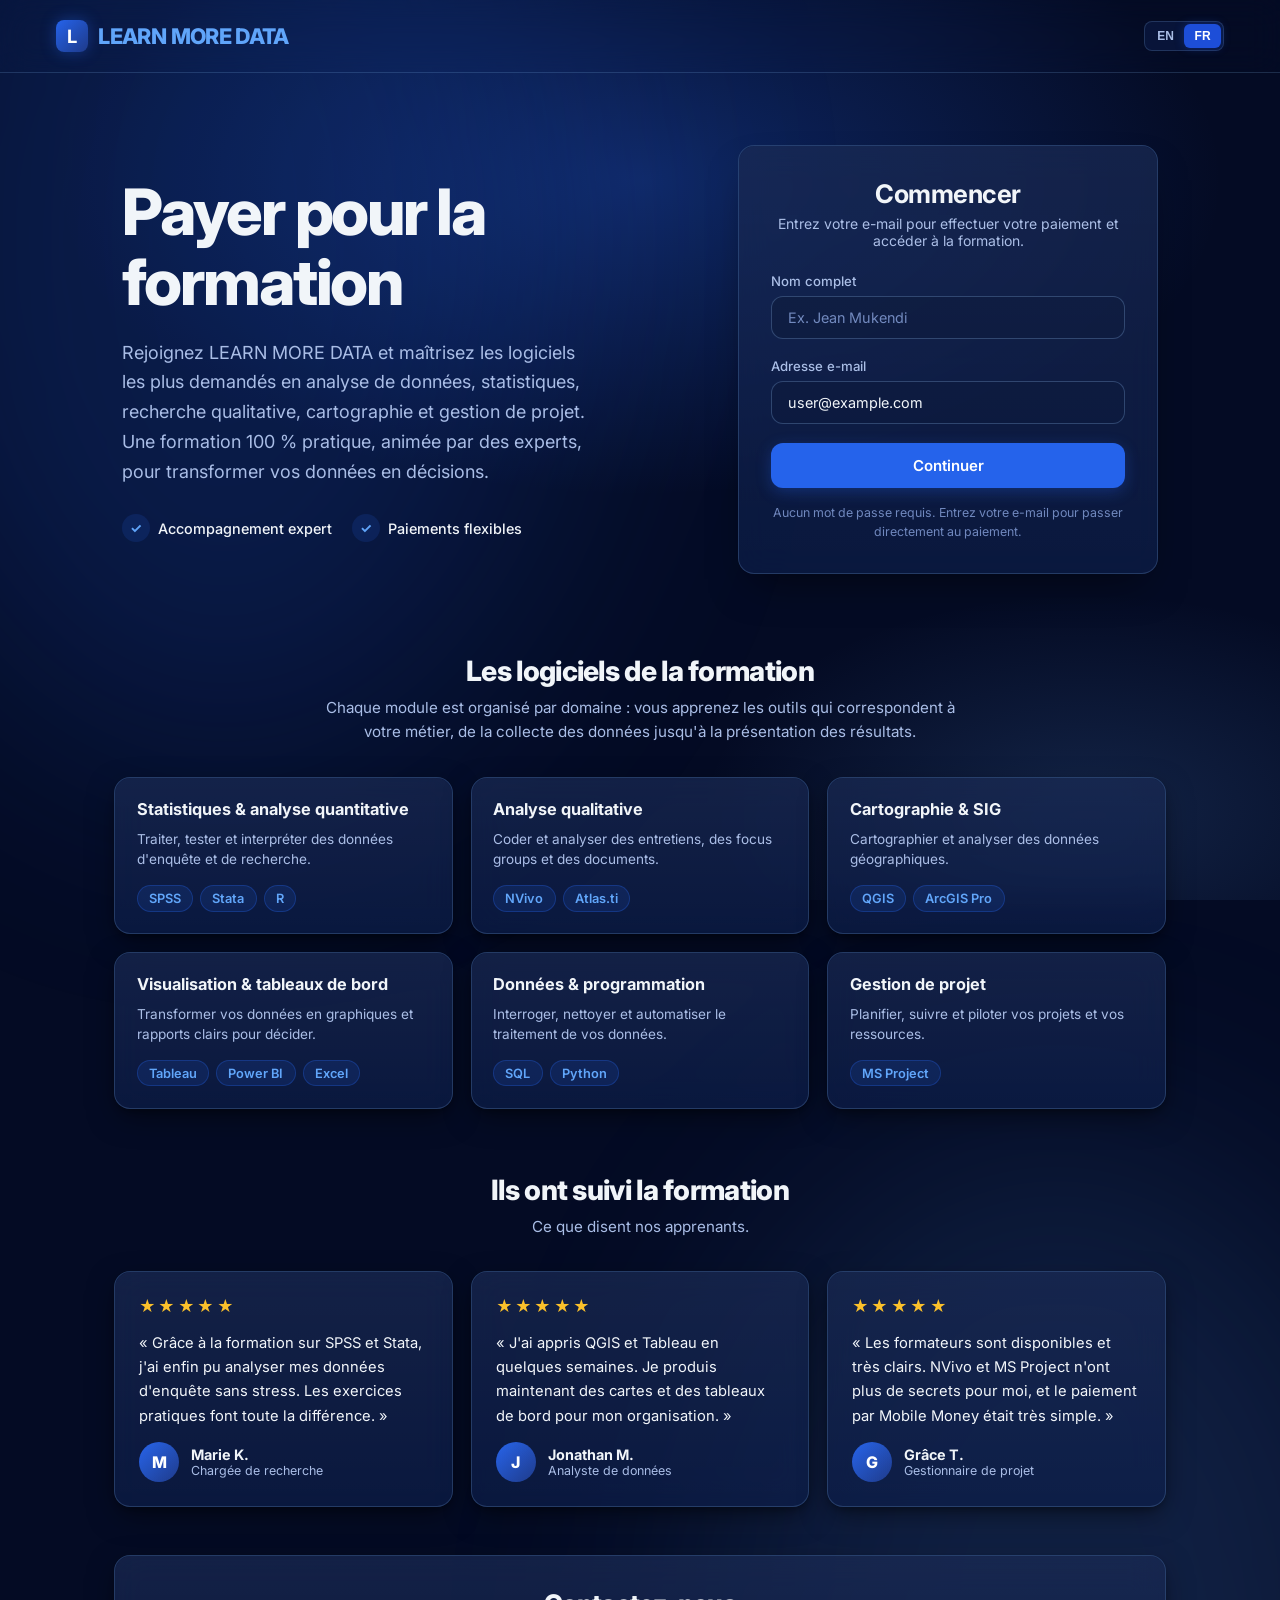
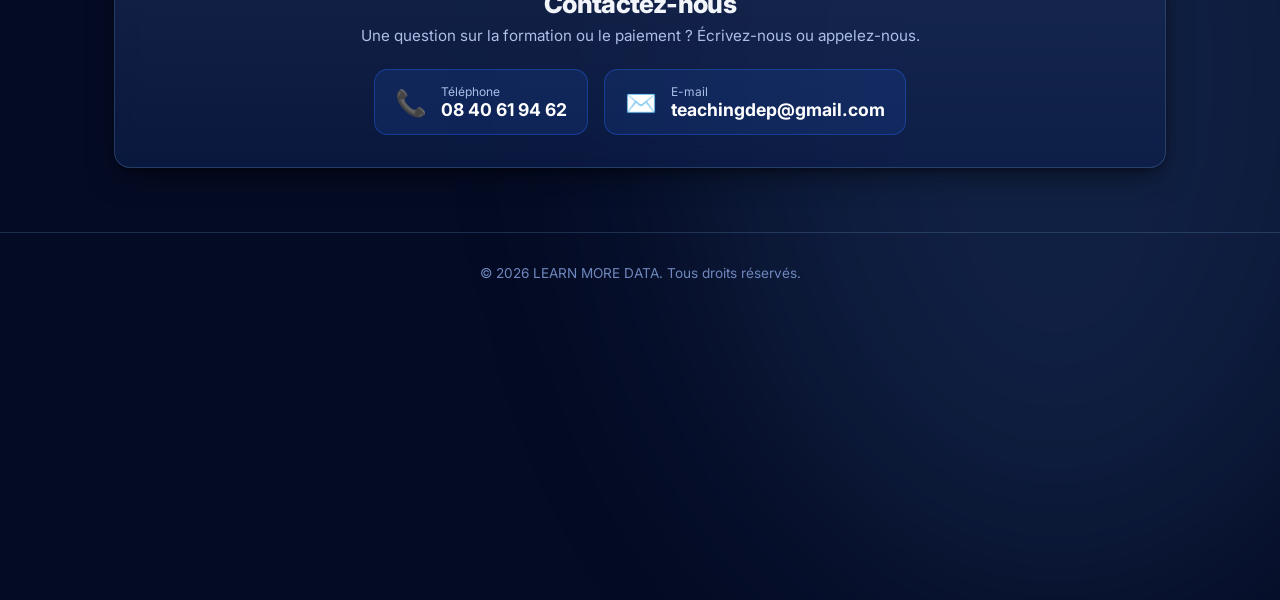
==== commit 26ba7b8f: "Ajout des témoignages et de la section contact, thème bleu, champ nom Co-Authored-By: Claude Sonnet " ====
--- a/index.html
+++ b/index.html
@@ -133,6 +133,43 @@
             <p data-i18n="software.pm.desc">Planifier, suivre et piloter vos projets et vos ressources.</p>
             <div class="software-tags"><span class="software-tag">MS Project</span></div>
           </div>
+        </div>
+      </section>
+
+      <!-- Testimonials (EXEMPLES : remplacer par de vrais témoignages d'apprenants) -->
+      <section class="testimonials-section" id="testimonials">
+        <div class="software-header">
+          <h2 data-i18n="testimonials.title">Ils ont suivi la formation</h2>
+          <p data-i18n="testimonials.intro">Ce que disent nos apprenants.</p>
+        </div>
+        <div class="testimonials-grid">
+          <figure class="glass-card testimonial-card">
+            <div class="glass-highlight"></div>
+            <div class="testimonial-stars" aria-label="5 sur 5">★★★★★</div>
+            <blockquote>« Grâce à la formation sur SPSS et Stata, j'ai enfin pu analyser mes données d'enquête sans stress. Les exercices pratiques font toute la différence. »</blockquote>
+            <figcaption>
+              <span class="testimonial-avatar">M</span>
+              <span><strong>Marie K.</strong><small>Chargée de recherche</small></span>
+            </figcaption>
+          </figure>
+          <figure class="glass-card testimonial-card">
+            <div class="glass-highlight"></div>
+            <div class="testimonial-stars" aria-label="5 sur 5">★★★★★</div>
+            <blockquote>« J'ai appris QGIS et Tableau en quelques semaines. Je produis maintenant des cartes et des tableaux de bord pour mon organisation. »</blockquote>
+            <figcaption>
+              <span class="testimonial-avatar">J</span>
+              <span><strong>Jonathan M.</strong><small>Analyste de données</small></span>
+            </figcaption>
+          </figure>
+          <figure class="glass-card testimonial-card">
+            <div class="glass-highlight"></div>
+            <div class="testimonial-stars" aria-label="5 sur 5">★★★★★</div>
+            <blockquote>« Les formateurs sont disponibles et très clairs. NVivo et MS Project n'ont plus de secrets pour moi, et le paiement par Mobile Money était très simple. »</blockquote>
+            <figcaption>
+              <span class="testimonial-avatar">G</span>
+              <span><strong>Grâce T.</strong><small>Gestionnaire de projet</small></span>
+            </figcaption>
+          </figure>
         </div>
       </section>
 
--- a/style.css
+++ b/style.css
@@ -1266,3 +1266,75 @@
   color: #ffffff;
   word-break: break-all;
 }
+
+/* ==========================================================================
+   Testimonials
+   ========================================================================== */
+
+.testimonials-section {
+  width: 100%;
+  max-width: 1100px;
+  margin: 0 auto;
+  padding: 0 1.5rem 3rem;
+}
+
+.testimonials-grid {
+  display: grid;
+  grid-template-columns: 1fr;
+  gap: 1.1rem;
+}
+
+@media (min-width: 860px) {
+  .testimonials-grid { grid-template-columns: repeat(3, 1fr); }
+}
+
+.testimonial-card {
+  padding: 1.5rem;
+  margin: 0;
+  display: flex;
+  flex-direction: column;
+  gap: 0.9rem;
+}
+
+.testimonial-stars {
+  color: #fbbf24;
+  letter-spacing: 0.15em;
+  font-size: 1rem;
+}
+
+.testimonial-card blockquote {
+  flex: 1;
+  font-size: 0.92rem;
+  line-height: 1.65;
+  color: var(--text);
+}
+
+.testimonial-card figcaption {
+  display: flex;
+  align-items: center;
+  gap: 0.75rem;
+}
+
+.testimonial-card figcaption strong {
+  display: block;
+  font-size: 0.9rem;
+}
+
+.testimonial-card figcaption small {
+  display: block;
+  font-size: 0.78rem;
+  color: var(--text-muted);
+}
+
+.testimonial-avatar {
+  width: 40px;
+  height: 40px;
+  border-radius: 50%;
+  display: flex;
+  align-items: center;
+  justify-content: center;
+  font-weight: 800;
+  color: #fff;
+  background: linear-gradient(135deg, #2563eb 0%, #1e3a8a 100%);
+  flex-shrink: 0;
+}
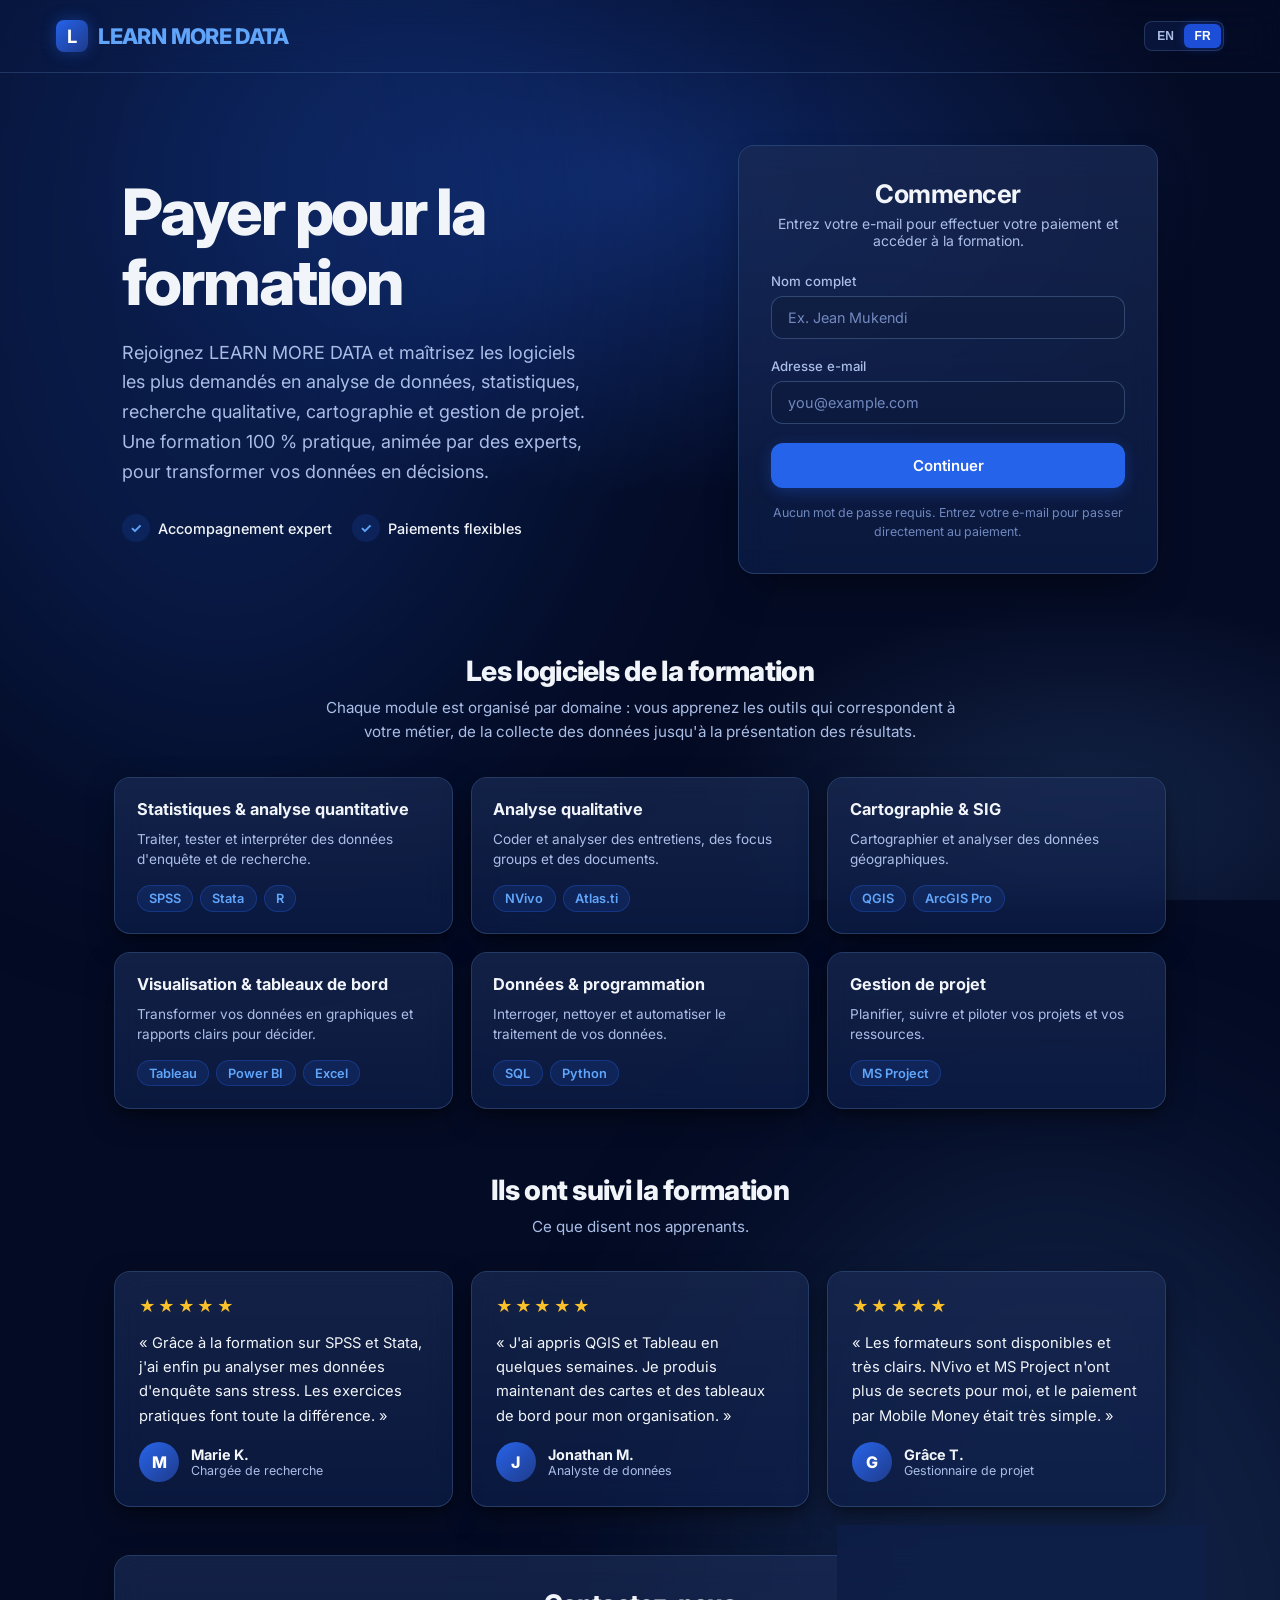
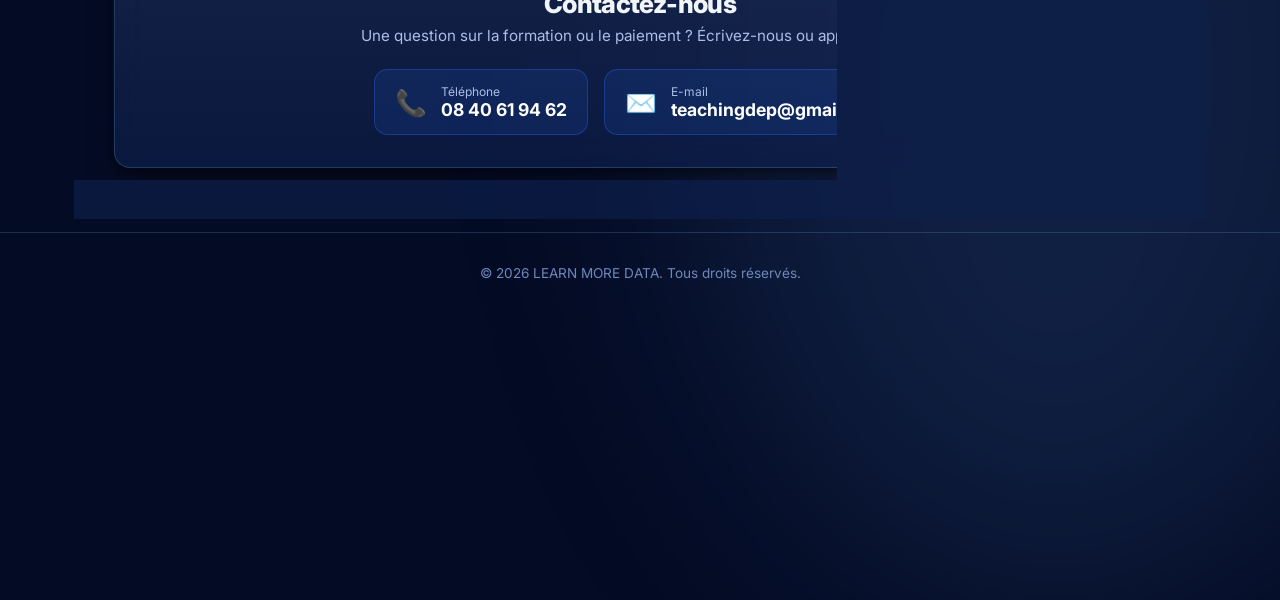
==== commit 9e07911f: "Audit : preuve de paiement obligatoire, correctif XSS des notifications, accessibilité, glisser-dépo" ====
--- a/index.html
+++ b/index.html
@@ -3,6 +3,9 @@
 <head>
   <meta charset="UTF-8">
   <meta name="viewport" content="width=device-width, initial-scale=1.0">
+  <meta name="color-scheme" content="dark">
+  <meta name="theme-color" content="#040b24">
+  <link rel="icon" href="data:image/svg+xml,%3Csvg xmlns=%27http://www.w3.org/2000/svg%27 viewBox=%270 0 32 32%27%3E%3Crect width=%2732%27 height=%2732%27 rx=%278%27 fill=%27%232563eb%27/%3E%3Ctext x=%2716%27 y=%2723%27 font-size=%2720%27 font-family=%27Arial%27 font-weight=%27bold%27 text-anchor=%27middle%27 fill=%27white%27%3EL%3C/text%3E%3C/svg%3E">
   <title>LEARN MORE DATA – Formation en Data</title>
   <meta name="description" content="LEARN MORE DATA – centre de formation en data. Paiement simple et rapide par Mobile Money ou carte bancaire.">
   <link rel="stylesheet" href="style.css">
@@ -70,7 +73,7 @@
               </div>
               <div style="margin-bottom: 1.2rem;">
                 <label class="input-label" data-i18n="landing.emailLabel">Adresse e-mail</label>
-                <input type="email" id="emailInput" class="input" placeholder="you@example.com" required value="user@example.com">
+                <input type="email" id="emailInput" class="input" placeholder="you@example.com" required autocomplete="email">
               </div>
               <button type="submit" class="btn-primary" style="width: 100%;" id="continueBtn">
                 <span id="continueBtnText" data-i18n="common.continue">Continuer</span>
@@ -200,11 +203,11 @@
     </main>
 
     <!-- CHECKOUT / MOBILE MONEY PAYMENT MODAL -->
-    <div class="checkout-overlay" id="checkoutModal">
+    <div class="checkout-overlay" id="checkoutModal" role="dialog" aria-modal="true" aria-labelledby="checkoutModalTitle">
       <div class="checkout-modal">
         <div class="checkout-header">
           <h3 id="checkoutModalTitle" data-i18n="checkout.title">Effectuer un paiement</h3>
-          <button class="checkout-close-btn" onclick="app.closeCheckout()">&times;</button>
+          <button class="checkout-close-btn" onclick="app.closeCheckout()" aria-label="Fermer">&times;</button>
         </div>
 
         <div class="checkout-body">
@@ -302,7 +305,7 @@
                   <span class="transfer-value">
                     <span id="recipientNumber" class="payment-number">09 89 34 20 97</span>
                     <span id="recipientNameDisplay" class="payment-name">(Elisha)</span>
-                    <button class="copy-btn" onclick="app.copyToClipboard(document.getElementById('recipientNumber').textContent)">Copier</button>
+                    <button class="copy-btn" data-i18n="common.copy" onclick="app.copyToClipboard(document.getElementById('recipientNumber').textContent)">Copier</button>
                   </span>
                 </div>
               </div>
@@ -316,17 +319,17 @@
             <div id="branchGlobalPayment" style="display: none;">
               <div style="background: var(--surface-muted); border: 1px solid var(--border); border-radius: 0.85rem; padding: 1.15rem; margin-bottom: 1.25rem;">
                 <div style="display: flex; justify-content: space-between; align-items: center; margin-bottom: 0.5rem;">
-                  <span style="font-size: 0.85rem; color: var(--text-muted);">Pays sélectionné :</span>
+                  <span style="font-size: 0.85rem; color: var(--text-muted);" data-i18n="global.country">Pays sélectionné :</span>
                   <strong id="globalCountryDisplay" style="color: var(--text);">France</strong>
                 </div>
                 <div style="display: flex; justify-content: space-between; align-items: center; margin-bottom: 0.5rem;">
-                  <span style="font-size: 0.85rem; color: var(--text-muted);">Montant de la formation :</span>
+                  <span style="font-size: 0.85rem; color: var(--text-muted);" data-i18n="global.amount">Montant de la formation :</span>
                   <strong class="text-emerald-400 font-mono" id="globalAmountDisplay" style="font-size: 1.1rem;">$30.00 USD</strong>
                 </div>
 
                 <!-- Chariow Link Button -->
                 <a href="https://nbceuxnh.mychariow.shop/prd_9t3aiy2q/checkout" target="_blank" rel="noopener noreferrer" class="chariow-pay-btn" id="chariowLinkBtn">
-                  <span>Payer via Chariow (Cartes & Moyens locaux)</span>
+                  <span data-i18n="global.payBtn">Payer via Chariow (Cartes & Moyens locaux)</span>
                   <svg width="18" height="18" viewBox="0 0 24 24" fill="none" stroke="currentColor" stroke-width="2.2">
                     <path d="M18 13v6a2 2 0 0 1-2 2H5a2 2 0 0 1-2-2V8a2 2 0 0 1 2-2h6M15 3h6v6M10 14L21 3"/>
                   </svg>
@@ -352,8 +355,8 @@
                 <p style="font-size: 0.875rem; font-weight: 600;" id="uploadDropText" data-i18n="chw.uploadScreenshot">
                   Cliquez ou glissez votre capture d'écran ici
                 </p>
-                <p class="text-faint" style="font-size: 0.75rem; margin-top: 0.25rem;">
-                  JPG, PNG, WebP ou HEIC (Reçu de transfert ou confirmation Chariow)
+                <p class="text-faint" style="font-size: 0.75rem; margin-top: 0.25rem;" data-i18n="chw.fileHint">
+                  JPG, PNG, WebP ou HEIC (reçu de transfert ou confirmation Chariow)
                 </p>
                 <input type="file" id="proofFileInput" accept="image/*" style="display: none;" onchange="app.handleFileSelect(event)">
               </div>
@@ -365,7 +368,7 @@
                   <div class="proof-preview-name" id="proofPreviewName">capture.png</div>
                   <div class="proof-preview-size" id="proofPreviewSize">120 KB</div>
                 </div>
-                <button type="button" class="proof-remove-btn" onclick="app.removeSelectedFile(event)">&times; Supprimer</button>
+                <button type="button" class="proof-remove-btn" onclick="app.removeSelectedFile(event)">&times; <span data-i18n="proof.remove">Supprimer</span></button>
               </div>
             </div>
 
--- a/style.css
+++ b/style.css
@@ -234,12 +234,6 @@
   transition: transform 0.25s ease, border-color 0.25s ease, box-shadow 0.25s ease;
 }
 
-.glass-card-hover:hover {
-  transform: translateY(-3px);
-  border-color: rgba(37, 99, 235, 0.4);
-  box-shadow: var(--glow), var(--card-shadow);
-}
-
 .glass-highlight {
   position: absolute;
   inset: 0;
@@ -252,43 +246,9 @@
    Typography & Utilities
    ========================================================================== */
 
-.text-brand-300 { color: var(--brand-300); }
-.text-brand-400 { color: var(--brand-400); }
-.text-brand-500 { color: var(--brand-500); }
 .text-emerald-400 { color: #34d399; }
-.text-rose-400 { color: #f87171; }
-.text-amber-400 { color: #fbbf24; }
 .text-muted { color: var(--text-muted); }
 .text-faint { color: var(--text-faint); }
-
-.badge {
-  display: inline-flex;
-  align-items: center;
-  gap: 0.35rem;
-  padding: 0.2rem 0.6rem;
-  font-size: 0.72rem;
-  font-weight: 600;
-  border-radius: 9999px;
-  text-transform: capitalize;
-}
-
-.badge-active {
-  background: rgba(52, 211, 153, 0.12);
-  color: #34d399;
-  border: 1px solid rgba(52, 211, 153, 0.25);
-}
-
-.badge-pending {
-  background: rgba(251, 191, 36, 0.12);
-  color: #fbbf24;
-  border: 1px solid rgba(251, 191, 36, 0.25);
-}
-
-.badge-brand {
-  background: rgba(37, 99, 235, 0.15);
-  color: var(--brand-300);
-  border: 1px solid rgba(37, 99, 235, 0.3);
-}
 
 /* ==========================================================================
    Buttons & Inputs
@@ -367,23 +327,6 @@
   border-color: rgba(148, 163, 184, 0.3);
 }
 
-.btn-outline {
-  background: transparent;
-  color: var(--text);
-  border: 1px solid var(--border);
-  border-radius: 0.75rem;
-  padding: 0.6rem 1.2rem;
-  font-size: 0.85rem;
-  font-weight: 600;
-  cursor: pointer;
-  transition: all 0.2s ease;
-}
-
-.btn-outline:hover {
-  border-color: var(--brand-500);
-  background: rgba(37, 99, 235, 0.08);
-}
-
 .input-label {
   display: block;
   font-size: 0.825rem;
@@ -875,11 +818,6 @@
   box-shadow: 0 0 14px rgba(37, 99, 235, 0.25);
 }
 
-.operator-logo {
-  height: 28px;
-  object-fit: contain;
-}
-
 /* Summary Box */
 .order-summary-box {
   background: var(--surface-muted);
@@ -954,31 +892,6 @@
 .copy-btn:hover {
   background: rgba(147, 197, 253, 0.2);
   color: #fff;
-}
-
-/* Proof Tabs */
-.proof-tabs {
-  display: flex;
-  border-bottom: 1px solid var(--border);
-  gap: 1rem;
-  margin-bottom: 0.75rem;
-}
-
-.proof-tab-btn {
-  background: transparent;
-  border: none;
-  border-bottom: 2px solid transparent;
-  padding: 0.5rem 0.25rem;
-  font-size: 0.85rem;
-  font-weight: 600;
-  color: var(--text-muted);
-  cursor: pointer;
-  transition: all 0.15s;
-}
-
-.proof-tab-btn.active {
-  color: var(--brand-400);
-  border-bottom-color: var(--brand-500);
 }
 
 .upload-dropzone {
@@ -1338,3 +1251,25 @@
   background: linear-gradient(135deg, #2563eb 0%, #1e3a8a 100%);
   flex-shrink: 0;
 }
+
+/* Drag & drop + keyboard focus */
+.upload-dropzone.dragover {
+  border-color: var(--brand-400);
+  background: rgba(37, 99, 235, 0.15);
+}
+
+[role="button"]:focus-visible,
+a:focus-visible,
+button:focus-visible,
+.input:focus-visible,
+.select:focus-visible {
+  outline: 2px solid var(--brand-400);
+  outline-offset: 2px;
+}
+
+@media (prefers-reduced-motion: reduce) {
+  *:not(.spinner) {
+    animation-duration: 0.01ms !important;
+    transition-duration: 0.01ms !important;
+  }
+}
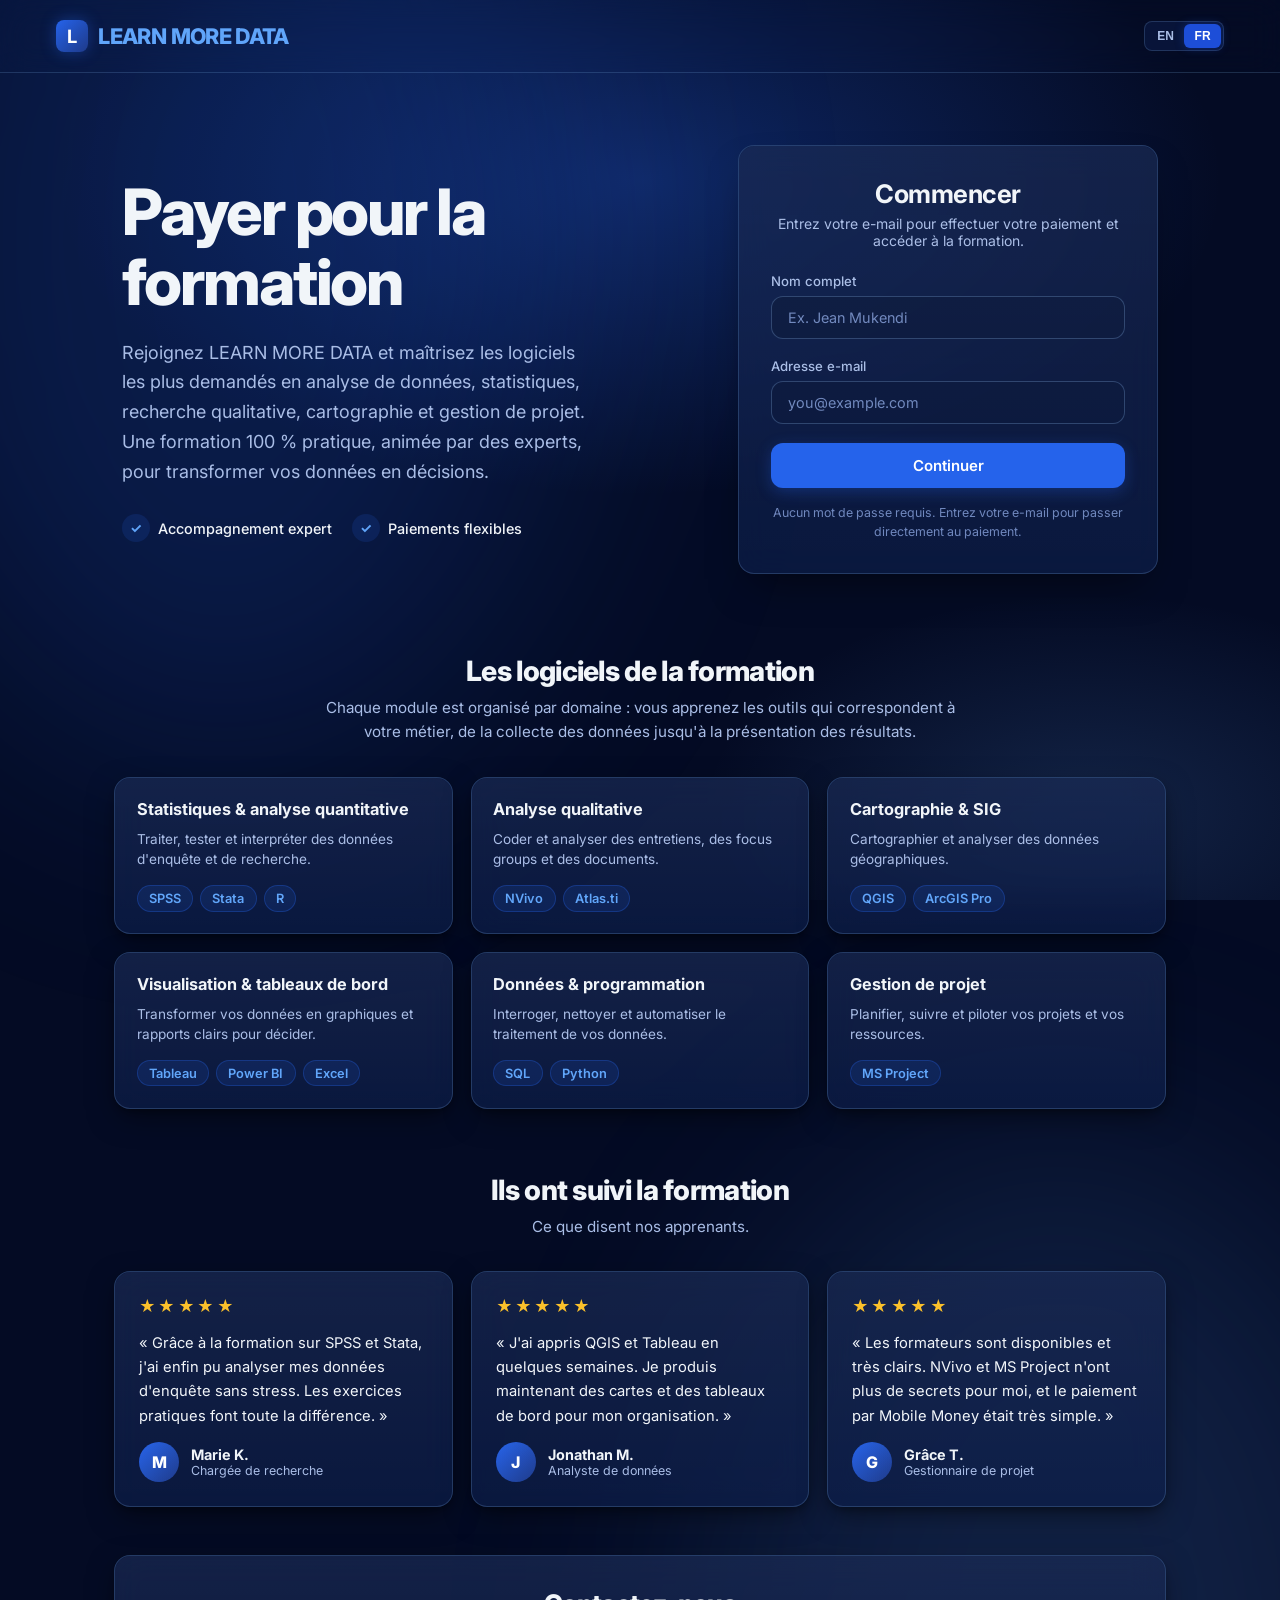
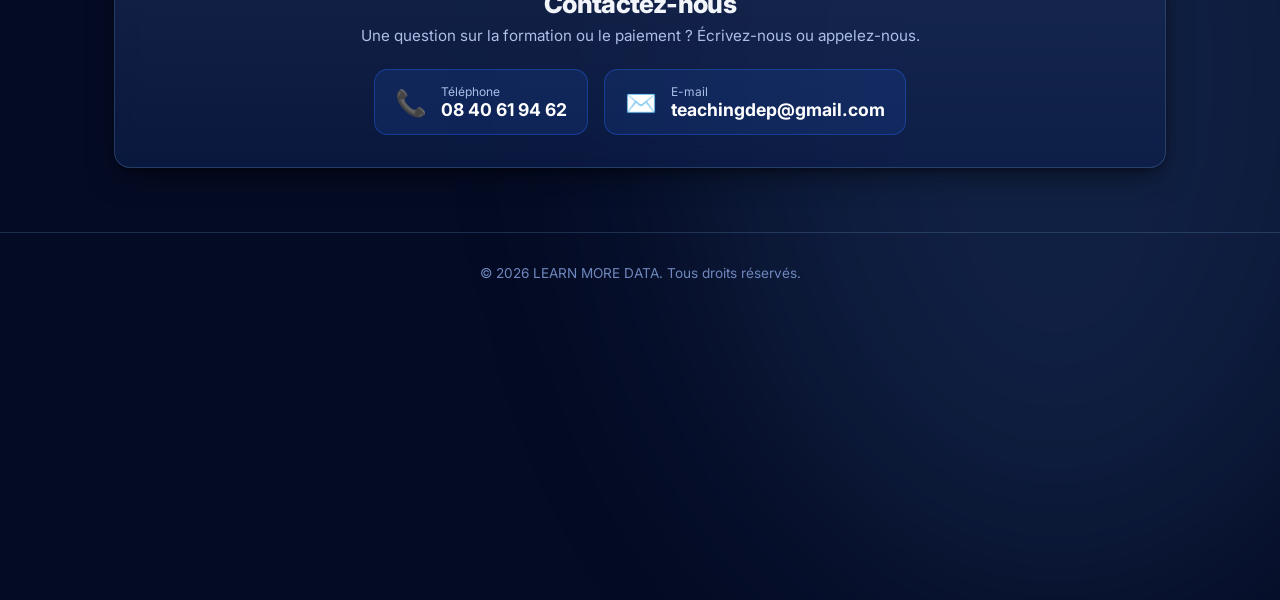
==== commit f5adbd7d: "Backend Supabase : enregistrement des paiements, preuves en stockage privé et page admin - config.js" ====
--- a/index.html
+++ b/index.html
@@ -418,6 +418,8 @@
     </footer>
   </div>
 
+  <script src="https://cdn.jsdelivr.net/npm/@supabase/supabase-js@2"></script>
+  <script src="config.js"></script>
   <script src="app.js"></script>
 </body>
 </html>
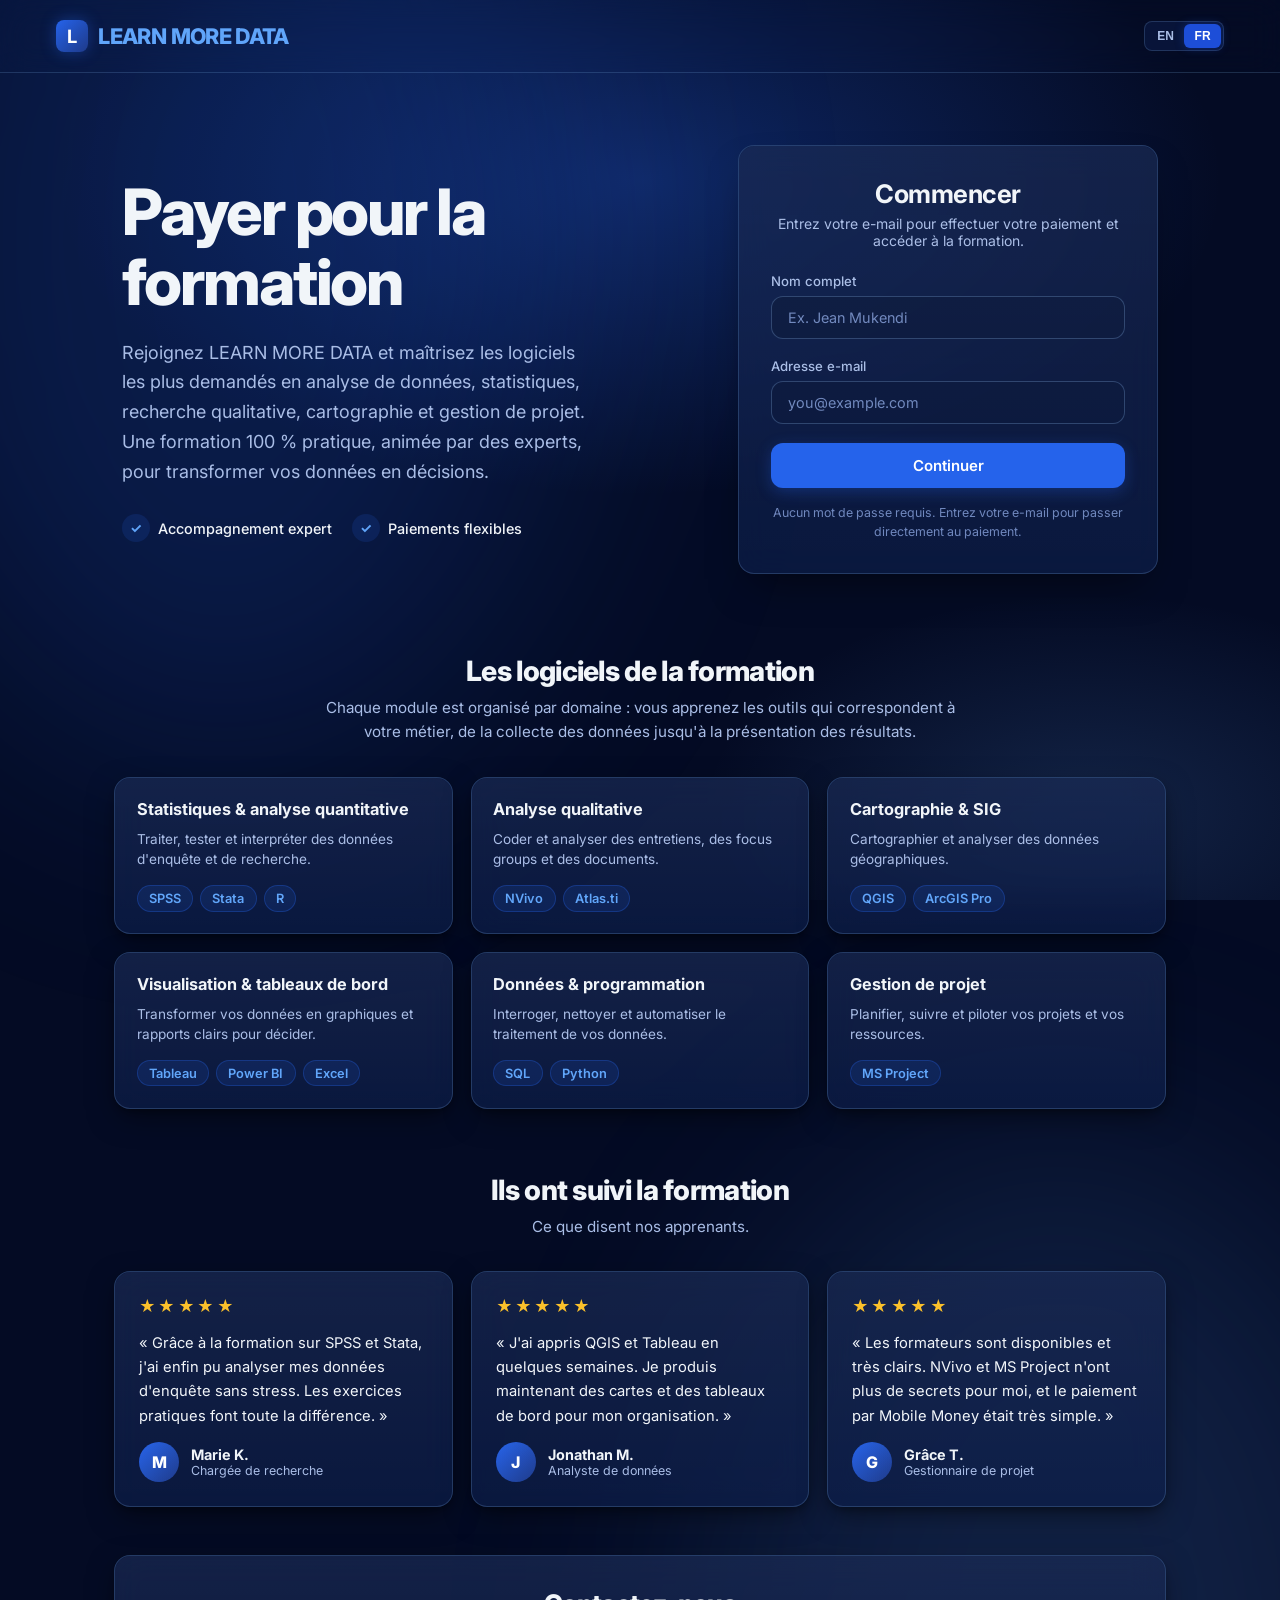
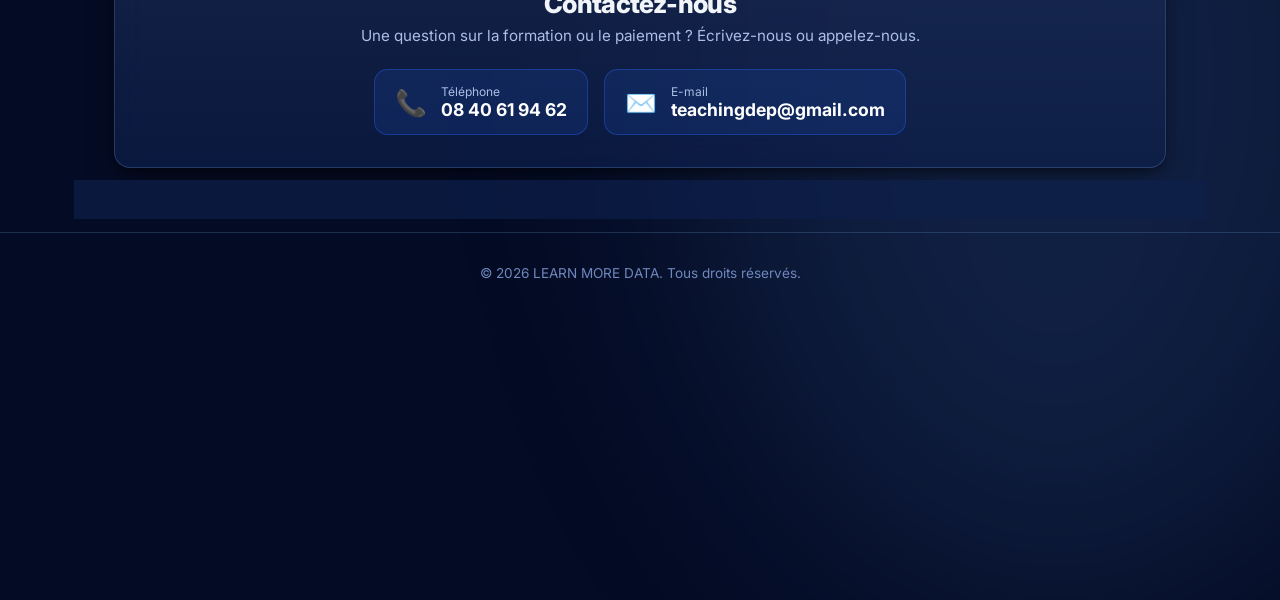
==== commit e32db8d1: "Paiement : retrait d'Airtel Money des opérateurs Mobile Money Co-Authored-By: Claude Sonnet 5.5 <nor" ====
--- a/index.html
+++ b/index.html
@@ -239,7 +239,7 @@
                     <span class="rail-card-title">🇨🇩 RDC</span>
                     <span class="rail-card-badge">Mobile Money</span>
                   </div>
-                  <p class="rail-card-desc" data-i18n="checkout.rdcDesc">Orange Money, Airtel Money, Vodacom M-Pesa</p>
+                  <p class="rail-card-desc" data-i18n="checkout.rdcDesc">Orange Money, Vodacom M-Pesa</p>
                 </div>
 
                 <div class="payment-rail-card" id="railCardGlobal" onclick="app.selectPaymentRail('GLOBAL')">
@@ -282,15 +282,11 @@
             <div id="branchRdcPayment">
               <h4 style="font-size: 1rem; font-weight: 700; margin-bottom: 0.65rem;" data-i18n="checkout.selectOperator">Choisissez votre opérateur Mobile Money :</h4>
 
-              <!-- 3 Operators: Orange Money, Airtel Money, M-Pesa -->
+              <!-- 2 Operators: Orange Money, M-Pesa -->
               <div class="selection-grid" id="rdcOperatorsGrid" style="margin-bottom: 1.2rem;">
                 <div class="selection-card selected" id="opOrangeMoney" onclick="app.selectRdcOperator('orangeMoney')">
                   <div style="font-size: 1.5rem;">🟠</div>
                   <div style="font-size: 0.825rem; font-weight: 600; color: var(--text);">Orange Money</div>
-                </div>
-                <div class="selection-card" id="opAirtelMoney" onclick="app.selectRdcOperator('airtelMoney')">
-                  <div style="font-size: 1.5rem;">🔴</div>
-                  <div style="font-size: 0.825rem; font-weight: 600; color: var(--text);">Airtel Money</div>
                 </div>
                 <div class="selection-card" id="opMpesa" onclick="app.selectRdcOperator('mPesa')">
                   <div style="font-size: 1.5rem;">🔴</div>
@@ -335,13 +331,13 @@
                   </svg>
                 </a>
                 <p class="text-faint" style="font-size: 0.75rem; text-align: center; margin-top: 0.35rem;" data-i18n="chw.linkHint">
-                  Le paiement s'ouvre dans un nouvel onglet sécurisé. Une fois validé, déposez la capture de confirmation ci-dessous.
+                  Le paiement s'ouvre dans un nouvel onglet sécurisé. Aucune capture d'écran n'est nécessaire : Chariow confirme votre paiement automatiquement.
                 </p>
               </div>
             </div>
 
             <!-- PROOF OF PAYMENT: Screenshot Upload (Capture d'écran comme preuve) -->
-            <div style="margin-top: 1rem;">
+            <div id="proofSection" style="margin-top: 1rem;">
               <label class="input-label" style="font-weight: 600; color: var(--text);" data-i18n="direct.proofLabel">
                 Capture d'écran comme preuve de paiement (obligatoire) :
               </label>
@@ -356,7 +352,7 @@
                   Cliquez ou glissez votre capture d'écran ici
                 </p>
                 <p class="text-faint" style="font-size: 0.75rem; margin-top: 0.25rem;" data-i18n="chw.fileHint">
-                  JPG, PNG, WebP ou HEIC (reçu de transfert ou confirmation Chariow)
+                  JPG, PNG, WebP ou HEIC (reçu de transfert Mobile Money)
                 </p>
                 <input type="file" id="proofFileInput" accept="image/*" style="display: none;" onchange="app.handleFileSelect(event)">
               </div>
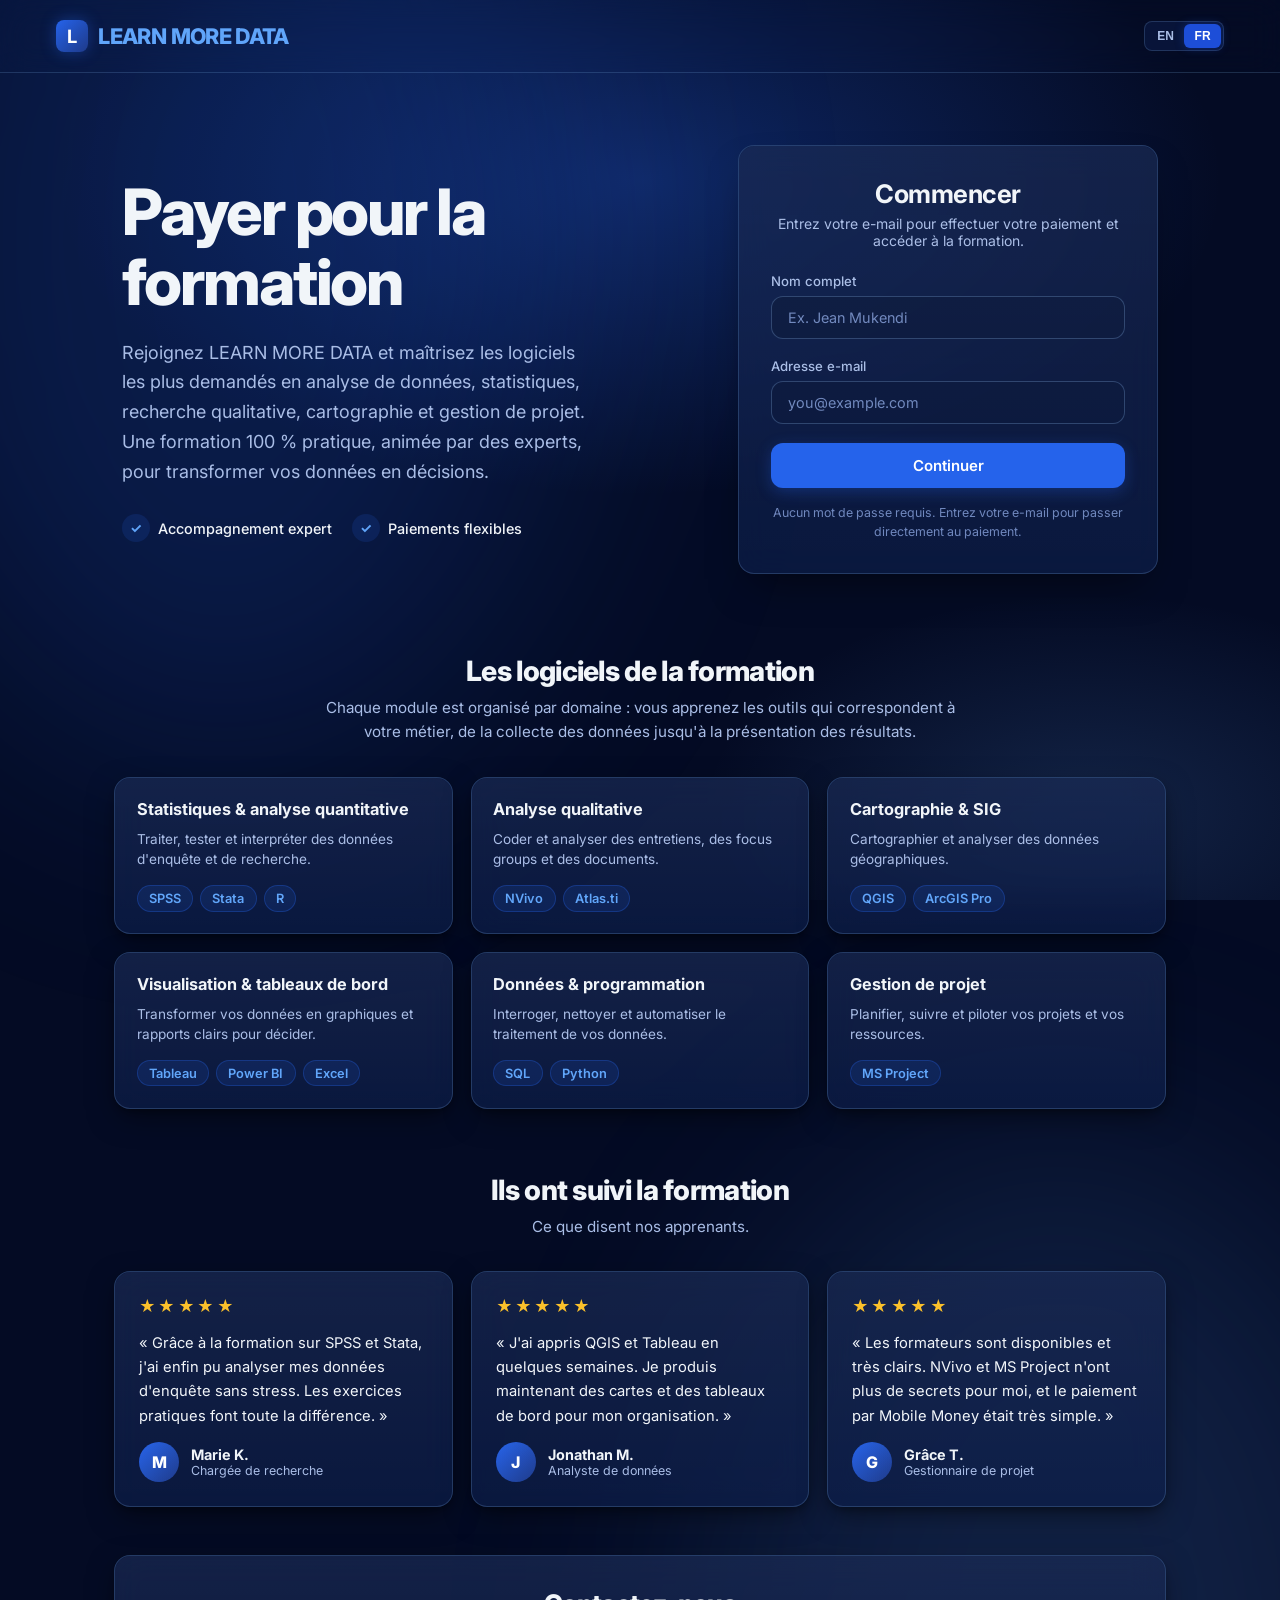
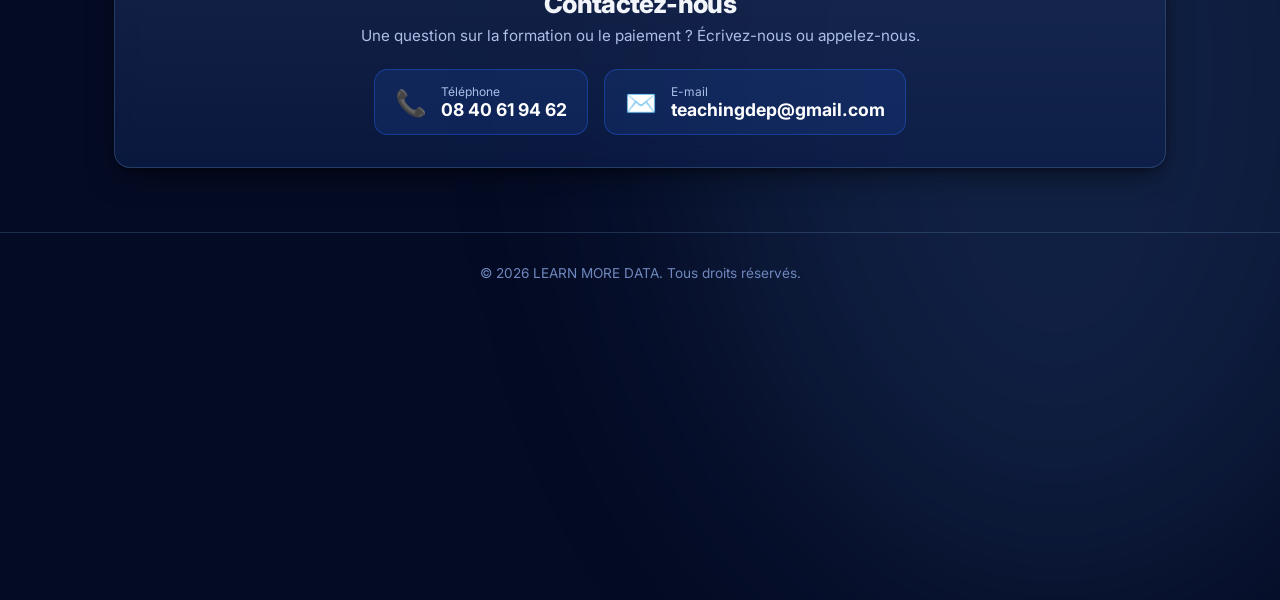
==== commit 535900c4: "Prix de la formation : passage de 30 $ à 35 $ Co-Authored-By: Claude Sonnet 5.5 <noreply@anthropic.c" ====
--- a/index.html
+++ b/index.html
@@ -265,7 +265,7 @@
               <div class="summary-row total">
                 <span id="summaryProductName">Formation Data</span>
                 <div style="text-align: right;">
-                  <div id="summaryTotalUsd">$30.00</div>
+                  <div id="summaryTotalUsd">$35.00</div>
                 </div>
               </div>
             </div>
@@ -320,7 +320,7 @@
                 </div>
                 <div style="display: flex; justify-content: space-between; align-items: center; margin-bottom: 0.5rem;">
                   <span style="font-size: 0.85rem; color: var(--text-muted);" data-i18n="global.amount">Montant de la formation :</span>
-                  <strong class="text-emerald-400 font-mono" id="globalAmountDisplay" style="font-size: 1.1rem;">$30.00 USD</strong>
+                  <strong class="text-emerald-400 font-mono" id="globalAmountDisplay" style="font-size: 1.1rem;">$35.00 USD</strong>
                 </div>
 
                 <!-- Chariow Link Button -->
